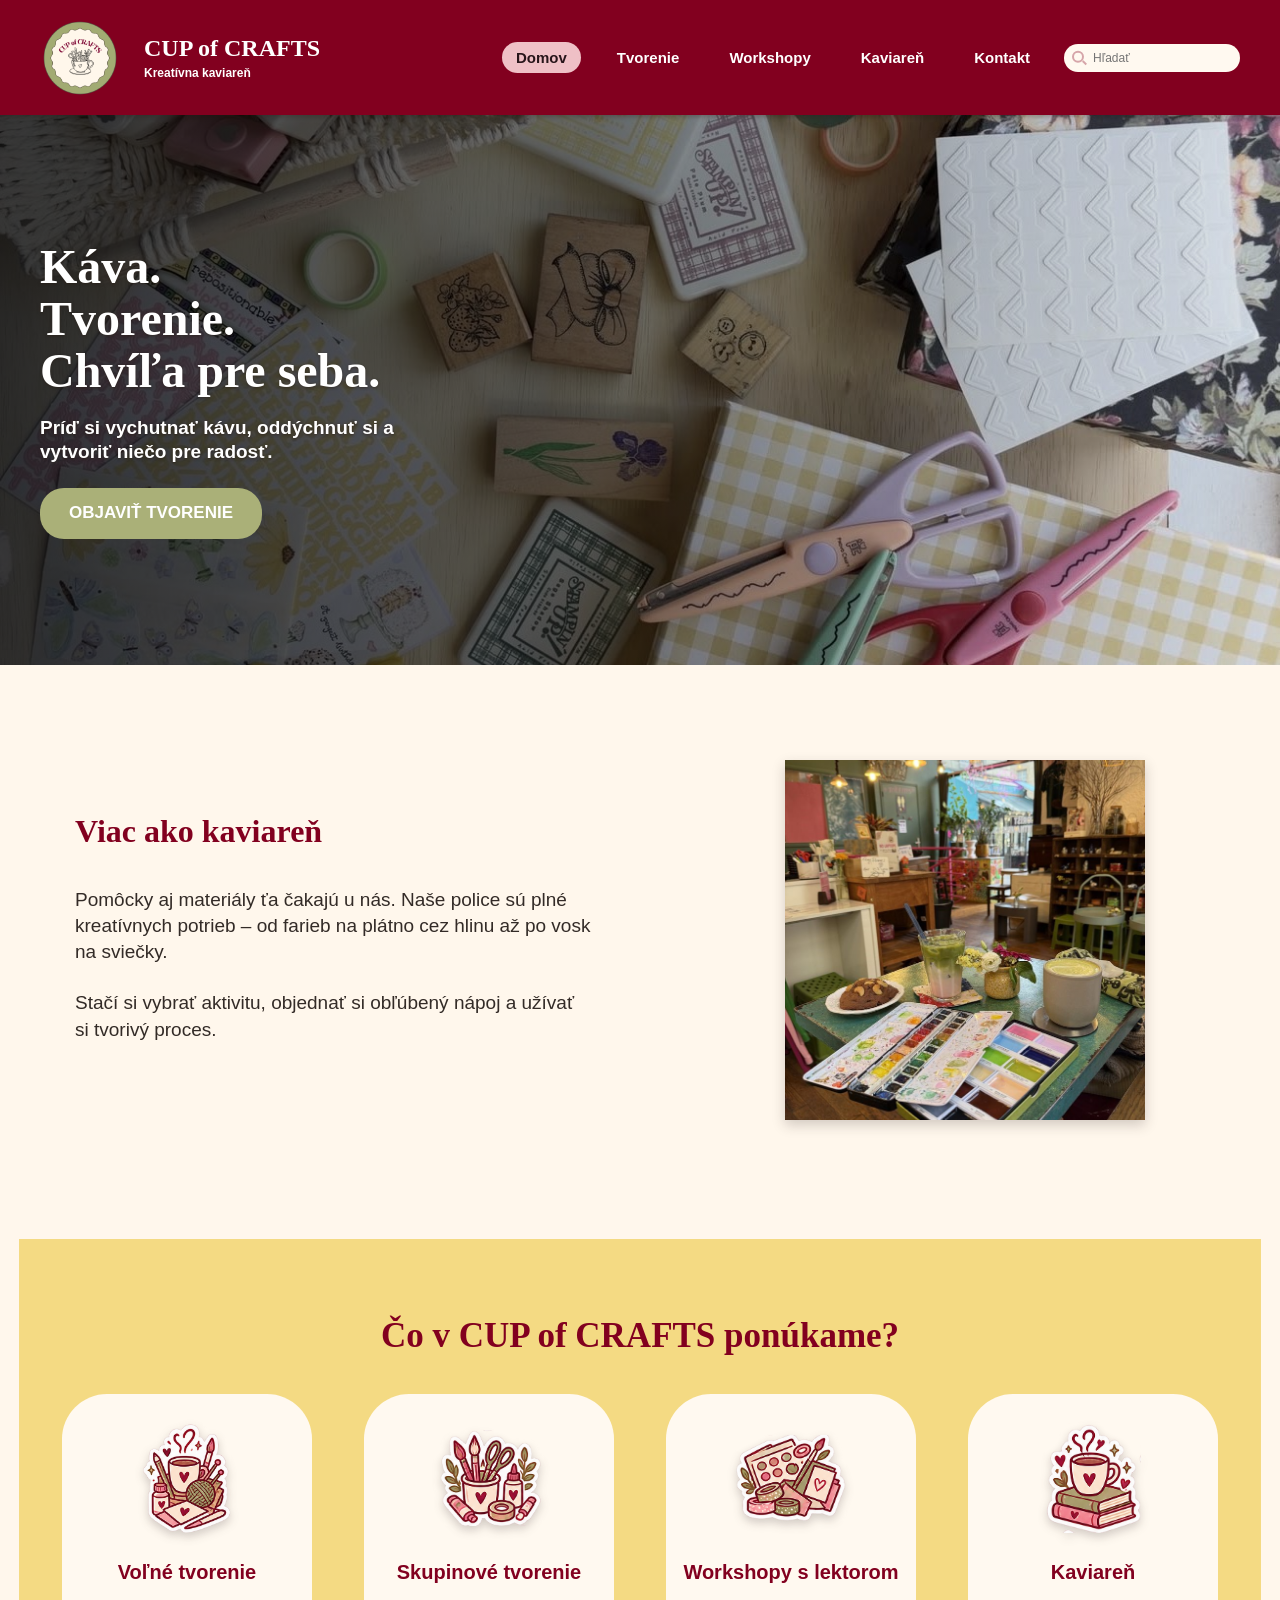
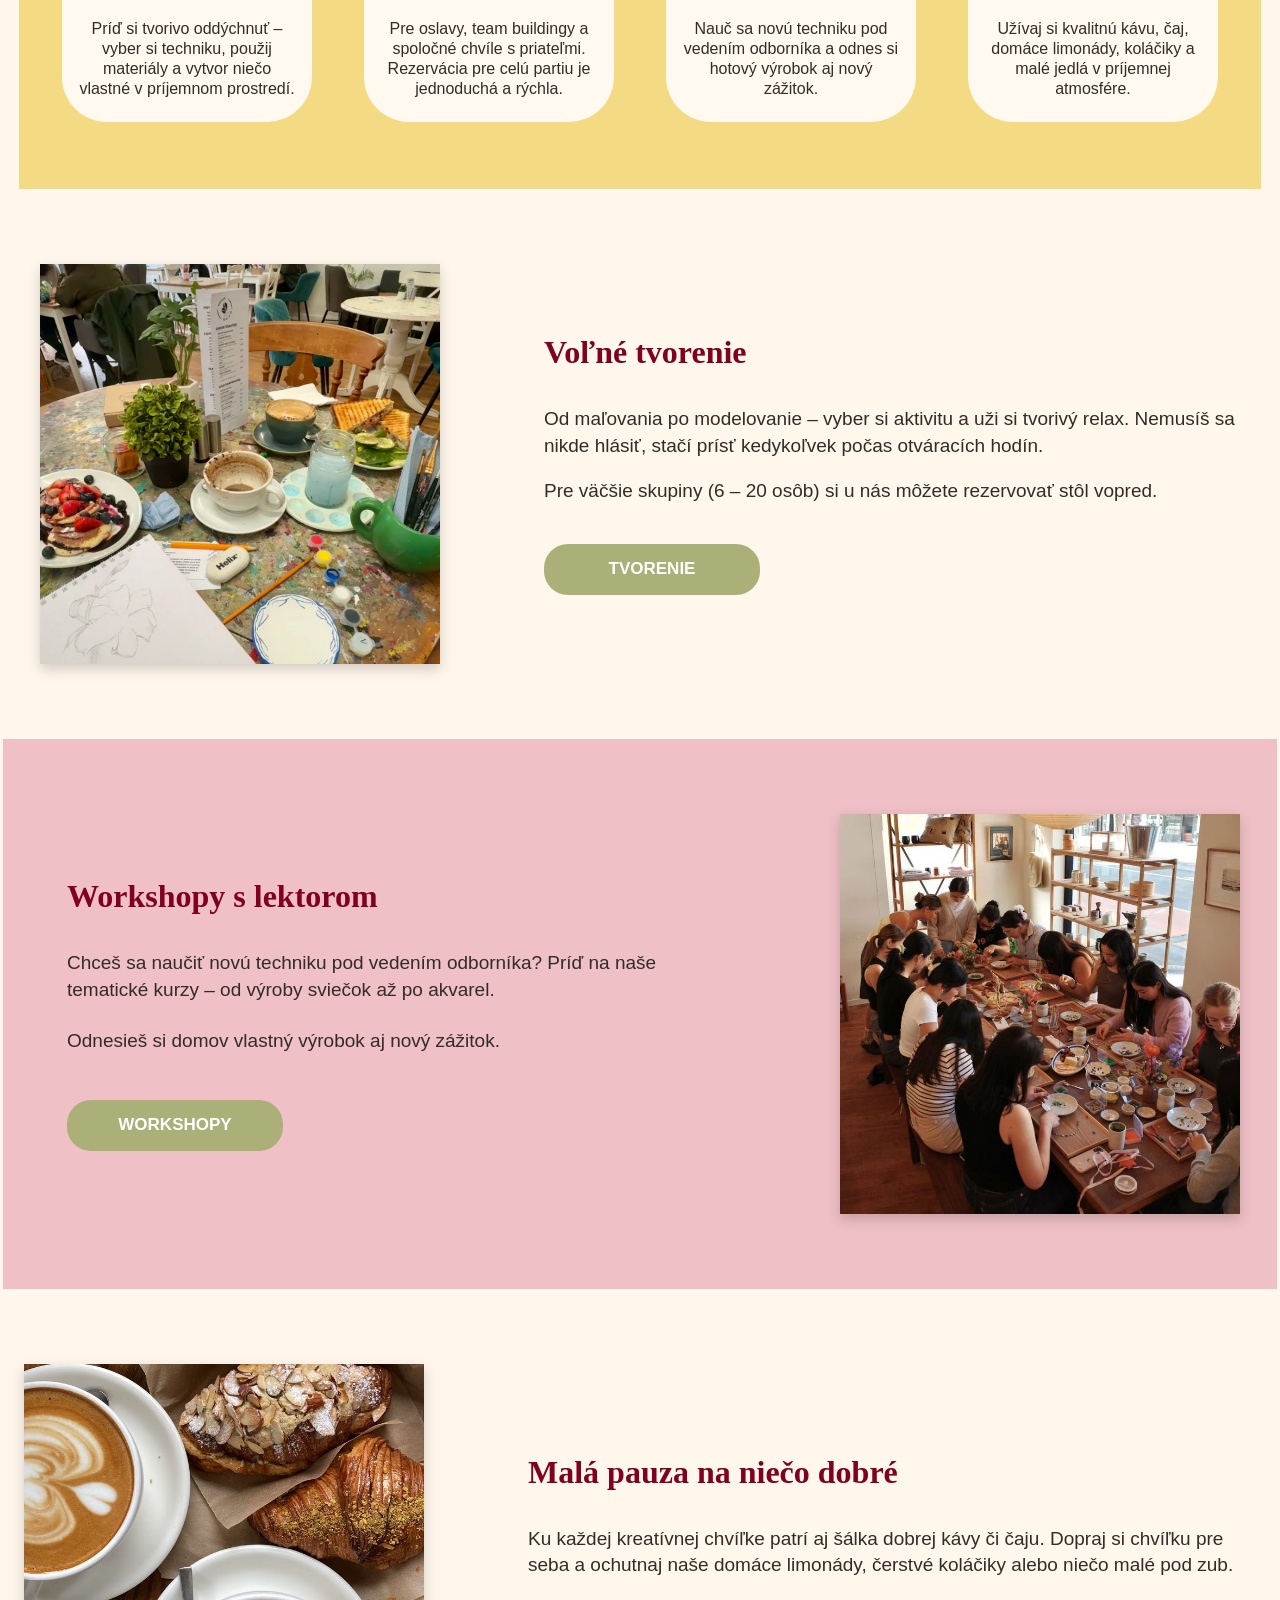
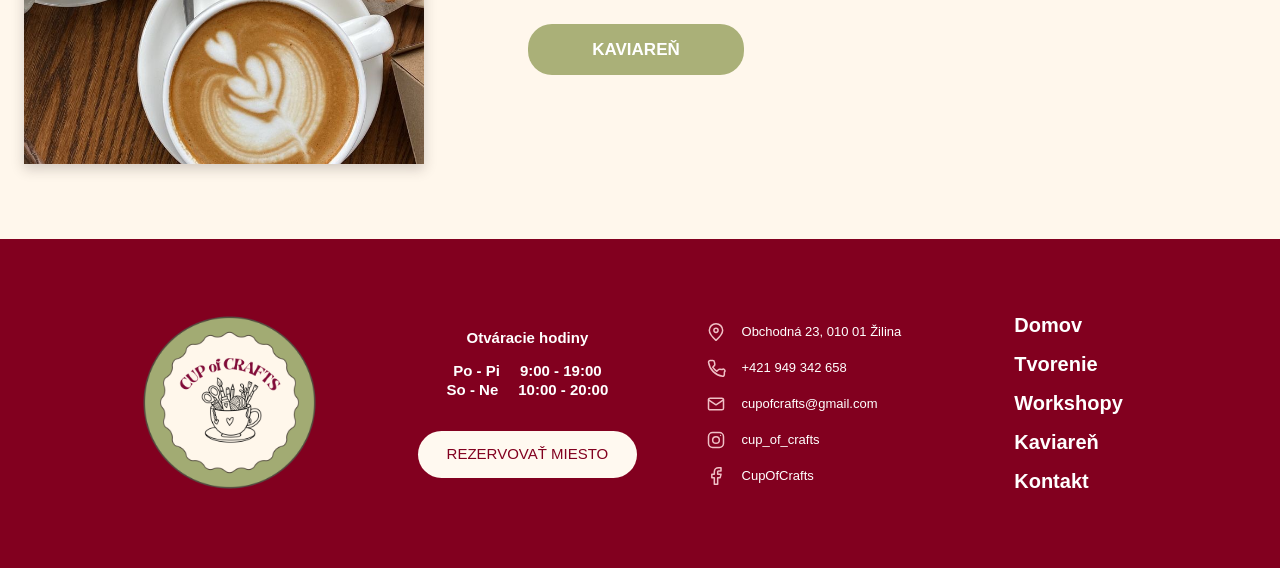
==== index.html @ 866f3224 "vytvorenie podstránky workshopy" ====
<!doctype html>
<html lang="sk">
<head>
  <meta charset="utf-8">
  <meta name="viewport" content="width=device-width, initial-scale=1">
  <meta name="theme-color" content="#82001f">
  <meta name="description" content="CUP of CRAFTS spája kreatívne tvorenie, workshopy a kaviareň na jednom mieste.">
  <title>CUP of CRAFTS | Káva, tvorenie, chvíľa pre seba</title>
  <link rel="stylesheet" href="styles.css">
  <script src="script.js" defer></script>
</head>
<body>
  <header class="site-header">
    <div class="header-inner">
      <a class="brand" href="#domov" aria-label="CUP of CRAFTS, domov">
        <img class="brand-seal" src="img/logo.png" alt="">
        <span class="brand-copy">
          <span class="brand-name">CUP of CRAFTS</span>
          <span class="brand-tagline">Kreatívna kaviareň</span>
        </span>
      </a>

      <button class="menu-toggle" type="button" aria-expanded="false" aria-controls="main-nav" aria-label="Otvoriť navigáciu">
        <span></span><span></span><span></span>
      </button>

      <nav class="main-nav" id="main-nav" aria-label="Hlavná navigácia">
        <a class="nav-link is-active" href="#domov" aria-current="page">Domov</a>
        <a class="nav-link" href="tvorenie.html">Tvorenie</a>
        <a class="nav-link" href="workshopy.html">Workshopy</a>
        <a class="nav-link" href="#kaviaren">Kaviareň</a>
        <a class="nav-link" href="#kontakt">Kontakt</a>
      </nav>

      <form class="site-search" role="search">
        <label class="visually-hidden" for="site-search-input">Hľadať na stránke</label>
        <input id="site-search-input" name="q" type="search" placeholder="Hľadať" autocomplete="off">
        <button class="search-button" type="submit" aria-label="Hľadať"></button>
      </form>
    </div>
  </header>

  <main>
    <section class="hero searchable" id="domov" aria-labelledby="hero-title">
      <div class="hero-inner">
        <h1 id="hero-title">Káva.<br>Tvorenie.<br>Chvíľa pre seba.</h1>
        <p class="hero-copy">Príď si vychutnať kávu, oddýchnuť si a<br class="desktop-break"> vytvoriť niečo pre radosť.</p>
        <a class="button button-primary" href="tvorenie.html">Objaviť tvorenie</a>
      </div>
    </section>

    <section class="intro section-shell searchable" id="tvorenie" aria-labelledby="intro-title">
      <div class="intro-copy">
        <h2 id="intro-title">Viac ako kaviareň</h2>
        <p>Pomôcky aj materiály ťa čakajú u nás. Naše police sú plné kreatívnych potrieb – od farieb na plátno cez hlinu až po vosk na sviečky.</p>
        <p>Stačí si vybrať aktivitu, objednať si obľúbený nápoj a užívať si tvorivý proces.</p>
      </div>
      <img class="intro-image" src="img/foto1.jpg" alt="Interiér kreatívnej kaviarne s kávou a výtvarnými potrebami">
    </section>

    <section class="offer-section searchable" id="ponuka" aria-labelledby="offer-title">
      <div class="section-shell offer-inner">
        <h2 id="offer-title">Čo v CUP of CRAFTS ponúkame?</h2>
        <div class="offer-grid">
          <a class="offer-card" href="tvorenie.html">
            <img class="offer-image" src="img/nalepka_volne_tvorenie.png" alt="">
            <h3>Voľné tvorenie</h3>
            <p>Príď si tvorivo oddýchnuť – vyber si techniku, použij materiály a vytvor niečo vlastné v príjemnom prostredí.</p>
          </a>
          <a class="offer-card" href="#kontakt">
            <img class="offer-image" src="img/nalepka_skupinove_tvorenie.png" alt="">
            <h3>Skupinové tvorenie</h3>
            <p>Pre oslavy, team buildingy a spoločné chvíle s priateľmi. Rezervácia pre celú partiu je jednoduchá a rýchla.</p>
          </a>
          <a class="offer-card" href="workshopy.html">
            <img class="offer-image" src="img/nalepka_workshopy.png" alt="">
            <h3>Workshopy s lektorom</h3>
            <p>Nauč sa novú techniku pod vedením odborníka a odnes si hotový výrobok aj nový zážitok.</p>
          </a>
          <a class="offer-card" href="#kaviaren">
            <img class="offer-image" src="img/nalepka_kaviaren.png" alt="">
            <h3>Kaviareň</h3>
            <p>Užívaj si kvalitnú kávu, čaj, domáce limonády, koláčiky a malé jedlá v príjemnej atmosfére.</p>
          </a>
        </div>
      </div>
    </section>

    <section class="feature-row free-create section-shell searchable" aria-labelledby="free-create-title">
      <img class="feature-image" src="img/volne_tvorenie_foto.jpg" alt="Interiér kreatívnej kaviarne s výtvarnými pomôckami, kávou a občerstvením">
      <div class="feature-copy">
        <h2 id="free-create-title">Voľné tvorenie</h2>
        <p>Od maľovania po modelovanie – vyber si aktivitu a uži si tvorivý relax. Nemusíš sa nikde hlásiť, stačí prísť kedykoľvek počas otváracích hodín.</p>
        <p>Pre väčšie skupiny (6 – 20 osôb) si u nás môžete rezervovať stôl vopred.</p>
        <a class="button button-secondary" href="tvorenie.html">Tvorenie</a>
      </div>
    </section>

    <section class="feature-band searchable" id="workshopy" aria-labelledby="workshop-title">
      <div class="feature-row section-shell feature-row-reverse">
        <img class="feature-image" src="img/workshopy_foto.jpg" alt="Účastníčky workshopu spoločne tvoria pri stole">
        <div class="feature-copy">
          <h2 id="workshop-title">Workshopy s lektorom</h2>
          <p>Chceš sa naučiť novú techniku pod vedením odborníka? Príď na naše tematické kurzy – od výroby sviečok až po akvarel.</p>
          <p>Odnesieš si domov vlastný výrobok aj nový zážitok.</p>
          <a class="button button-secondary" href="workshopy.html">Workshopy</a>
        </div>
      </div>
    </section>

    <section class="feature-row cafe-row section-shell searchable" id="kaviaren" aria-labelledby="cafe-title">
      <img class="feature-image cafe-image" src="img/kaviare_foto.jpg" alt="Šálky kávy a čerstvé croissanty na drevenom stole">
      <div class="feature-copy">
        <h2 id="cafe-title">Malá pauza na niečo dobré</h2>
        <p>Ku každej kreatívnej chvíľke patrí aj šálka dobrej kávy či čaju. Dopraj si chvíľku pre seba a ochutnaj naše domáce limonády, čerstvé koláčiky alebo niečo malé pod zub.</p>
        <a class="button button-secondary" href="#kontakt">Kaviareň</a>
      </div>
    </section>

    <p class="search-status visually-hidden" id="search-status" aria-live="polite"></p>
  </main>

  <footer class="site-footer" id="kontakt">
    <div class="footer-inner">
      <a class="footer-brand" href="#domov" aria-label="CUP of CRAFTS, späť na začiatok">
        <img class="brand-seal brand-seal-footer" src="img/logo.png" alt="">
      </a>

      <div class="footer-hours">
        <h2>Otváracie hodiny</h2>
        <p><span>Po - Pi</span><span>9:00 - 19:00</span></p>
        <p><span>So - Ne</span><span>10:00 - 20:00</span></p>
        <a class="button footer-button" href="#kontakt">Rezervovať miesto</a>
      </div>

      <address class="footer-contact">
        <p><svg class="footer-contact-icon" viewBox="0 0 24 24" fill="none" stroke="currentColor" stroke-width="1.8" stroke-linecap="round" stroke-linejoin="round" aria-hidden="true"><path d="M20 10c0 5-8 12-8 12S4 15 4 10a8 8 0 1 1 16 0Z"/><circle cx="12" cy="10" r="2.5"/></svg><a href="https://maps.google.com/?q=Obchodn%C3%A1+23,+010+01+%C5%BDilina">Obchodná 23, 010 01 Žilina</a></p>
        <p><svg class="footer-contact-icon" viewBox="0 0 24 24" fill="none" stroke="currentColor" stroke-width="1.8" stroke-linecap="round" stroke-linejoin="round" aria-hidden="true"><path d="M22 16.92v3a2 2 0 0 1-2.18 2A19.79 19.79 0 0 1 3.08 5.18 2 2 0 0 1 5.07 3h3a2 2 0 0 1 2 1.72l.45 2.7a2 2 0 0 1-.57 1.73L8.1 11a16 16 0 0 0 4.9 4.9l1.85-1.85a2 2 0 0 1 1.73-.57l2.7.45A2 2 0 0 1 22 16.92Z"/></svg><a href="tel:+421949342658">+421 949 342 658</a></p>
        <p><svg class="footer-contact-icon" viewBox="0 0 24 24" fill="none" stroke="currentColor" stroke-width="1.8" stroke-linecap="round" stroke-linejoin="round" aria-hidden="true"><rect x="3" y="5" width="18" height="14" rx="2"/><path d="m3 7 9 6 9-6"/></svg><a href="mailto:cupofcrafts@gmail.com">cupofcrafts@gmail.com</a></p>
        <p><svg class="footer-contact-icon" viewBox="0 0 24 24" fill="none" stroke="currentColor" stroke-width="1.8" stroke-linecap="round" stroke-linejoin="round" aria-hidden="true"><rect x="3" y="3" width="18" height="18" rx="5"/><circle cx="12" cy="12" r="4"/><circle cx="17.5" cy="6.5" r=".7" fill="currentColor" stroke="none"/></svg><a href="https://instagram.com/cup_of_crafts">cup_of_crafts</a></p>
        <p><svg class="footer-contact-icon" viewBox="0 0 24 24" fill="none" stroke="currentColor" stroke-width="1.8" stroke-linecap="round" stroke-linejoin="round" aria-hidden="true"><path d="M18 2h-3a5 5 0 0 0-5 5v3H7v4h3v8h4v-8h3l1-4h-4V7a1 1 0 0 1 1-1h3z"/></svg><a href="https://facebook.com/CupOfCrafts">CupOfCrafts</a></p>
      </address>

      <nav class="footer-nav" aria-label="Navigácia v pätičke">
        <a href="#domov">Domov</a>
        <a href="tvorenie.html">Tvorenie</a>
        <a href="workshopy.html">Workshopy</a>
        <a href="#kaviaren">Kaviareň</a>
        <a href="#kontakt">Kontakt</a>
      </nav>
    </div>
  </footer>
</body>
</html>
---- styles.css ----
:root {
  color-scheme: light;
  --burgundy: #82001f;
  --cream: #fff7ec;
  --yellow: #f4da83;
  --olive: #aab078;
  --pink: #efc0c6;
  --card: #fff9f0;
  --text: #332b27;
  --placeholder: #e9e1d5;
  --serif: "DM Serif Display", Georgia, serif;
  --sans: Arial, "Helvetica Neue", sans-serif;
}

* {
  box-sizing: border-box;
}

html {
  scroll-behavior: smooth;
}

body {
  margin: 0;
  background: var(--cream);
  color: var(--text);
  font-family: var(--sans);
  font-size: 15px;
}

a {
  color: inherit;
}

h1,
h2,
h3 {
  color: var(--burgundy);
  font-family: var(--serif);
}

.section-shell {
  width: min(100% - 64px, 1200px);
  margin-inline: auto;
}

.visually-hidden {
  position: absolute;
  width: 1px;
  height: 1px;
  padding: 0;
  overflow: hidden;
  clip: rect(0, 0, 0, 0);
  white-space: nowrap;
  clip-path: inset(50%);
  border: 0;
}

.image-placeholder {
  display: block;
  background: var(--placeholder);
}

.site-header {
  position: relative;
  z-index: 2;
  min-height: clamp(86px, 9.55vw, 115px);
  background: var(--burgundy);
  color: white;
  box-shadow: 0 2px 4px rgb(34 17 10 / 25%);
}

.header-inner {
  display: flex;
  align-items: center;
  justify-content: space-between;
  width: min(100% - 64px, 1200px);
  min-height: clamp(86px, 9.55vw, 115px);
  margin-inline: auto;
  gap: 20px;
}

.brand {
  display: inline-flex;
  flex: 0 0 auto;
  align-items: center;
  gap: clamp(18px, 2vw, 24px);
  color: white;
  text-decoration: none;
}

.brand-seal {
  width: clamp(60px, 6.67vw, 80px);
  height: clamp(60px, 6.67vw, 80px);
  flex: 0 0 auto;
  border-radius: 50%;
  object-fit: contain;
}

.brand-copy {
  display: grid;
  gap: 4px;
}

.brand-name {
  font-family: var(--serif);
  font-size: clamp(18px, 2vw, 24px);
  font-weight: 700;
  white-space: nowrap;
}

.brand-tagline {
  font-size: clamp(9px, 1vw, 12px);
  font-weight: 700;
}

.main-nav {
  display: flex;
  align-items: center;
  gap: clamp(8px, 1.8vw, 22px);
  margin-left: auto;
}

.nav-link {
  padding: clamp(5px, 0.56vw, 7px) clamp(10px, 1.2vw, 14px);
  border-radius: 20px;
  color: white;
  font-size: clamp(11px, 1.22vw, 15px);
  font-weight: 700;
  text-decoration: none;
  white-space: nowrap;
}

.nav-link:hover,
.nav-link:focus-visible,
.nav-link.is-active {
  background: var(--pink);
  color: #28151a;
}

.site-search {
  position: relative;
  flex: 0 1 clamp(132px, 14.67vw, 176px);
}

.site-search input {
  width: 100%;
  height: clamp(21px, 2.34vw, 28px);
  padding: 3px 26px 3px 29px;
  border: 0;
  border-radius: 20px;
  background: var(--card);
  color: var(--text);
  font: clamp(9px, 1vw, 12px) var(--sans);
}

.search-button {
  position: absolute;
  top: 50%;
  left: 8px;
  width: 12px;
  height: 12px;
  padding: 0;
  transform: translateY(-60%);
  border: 2px solid #d6a5a9;
  border-radius: 50%;
  background: transparent;
  cursor: pointer;
}

.search-button::after {
  position: absolute;
  right: -5px;
  bottom: -3px;
  width: 5px;
  height: 2px;
  transform: rotate(45deg);
  background: #d6a5a9;
  content: "";
}

.menu-toggle {
  display: none;
}

.hero {
  display: flex;
  min-height: 550px;
  align-items: center;
  background:
    linear-gradient(90deg, rgb(0 0 0 / 78%) 0%, rgb(0 0 0 / 58%) 42%, rgb(0 0 0 / 24%) 76%, rgb(0 0 0 / 8%) 100%),
    url("img/hero1.jpg") center / cover no-repeat;
}

.hero-inner {
  width: min(100% - 64px, 1200px);
  margin: 0 auto;
  padding-block: 35px;
}

.hero h1 {
  margin: 0 0 clamp(14px, 1.56vw, 19px);
  color: white;
  font-family: var(--serif);
  font-size: clamp(36px, 4vw, 48px);
  font-weight: 700;
  line-height: 1.08;
  text-shadow: 0 1px 3px rgb(40 27 19 / 55%);
}

.hero-copy {
  max-width: clamp(360px, 40vw, 480px);
  margin: 0 0 clamp(17px, 1.89vw, 23px);
  color: white;
  font-size: clamp(14px, 1.56vw, 19px);
  font-weight: 700;
  line-height: 1.3;
  text-shadow: 0 1px 3px rgb(40 27 19 / 70%);
}

.button {
  display: inline-flex;
  min-width: clamp(162px, 18vw, 216px);
  min-height: clamp(38px, 4.23vw, 51px);
  align-items: center;
  justify-content: center;
  padding: clamp(9px, 1vw, 12px) clamp(22px, 2.45vw, 29px);
  border: 0;
  border-radius: 24px;
  font-family: var(--sans);
  font-size: clamp(13px, 1.45vw, 17px);
  font-weight: 700;
  line-height: 1.2;
  text-align: center;
  text-decoration: none;
  text-transform: uppercase;
  transition: filter 160ms ease, transform 160ms ease;
}

.button:hover {
  filter: brightness(0.96);
  transform: translateY(-1px);
}

.button:focus-visible,
a:focus-visible,
button:focus-visible,
input:focus-visible {
  outline: 3px solid #e6a8b4;
  outline-offset: 3px;
}

.button-primary,
.button-secondary {
  background: var(--olive);
  color: white;
}

.intro {
  display: grid;
  min-height: 550px;
  grid-template-columns: 1fr 1fr;
  align-items: center;
  gap: clamp(74px, 8.22vw, 99px);
  padding-block: clamp(46px, 5.12vw, 61px);
}

.intro-copy {
  padding-left: clamp(26px, 2.89vw, 35px);
}

.intro h2,
.feature-copy h2 {
  margin: 0 0 clamp(27px, 3vw, 36px);
  font-size: clamp(24px, 2.67vw, 32px);
  line-height: 1.2;
}

.intro p,
.feature-copy p {
  margin: 0 0 clamp(19px, 2.11vw, 25px);
  font-size: clamp(14px, 1.56vw, 19px);
  line-height: 1.38;
}

.intro-image {
  display: block;
  width: clamp(250px, 30vw, 360px);
  aspect-ratio: 1;
  justify-self: center;
  box-shadow: 0 5px 12px rgb(51 43 39 / 22%);
  object-fit: cover;
}

.offer-section {
  margin: clamp(18px, 2vw, 24px) clamp(14px, 1.56vw, 19px) 0;
  min-height: 550px;
  padding: clamp(56px, 6.2vw, 76px) 0 clamp(50px, 5.56vw, 67px);
  background: var(--yellow);
}

.offer-inner {
  width: min(100% - 64px, 1200px);
}

.offer-section h2 {
  margin: 0 0 clamp(28px, 3.11vw, 37px);
  font-size: clamp(26px, 2.89vw, 35px);
  line-height: 1.2;
  text-align: center;
}

.offer-grid {
  display: grid;
  grid-template-columns: repeat(4, minmax(0, 1fr));
  justify-content: center;
  gap: clamp(20px, 2.5vw, 30px);
}

.offer-card {
  display: flex;
  width: 100%;
  max-width: 250px;
  min-height: clamp(244px, 27.2vw, 326px);
  flex-direction: column;
  align-items: center;
  justify-self: center;
  padding: clamp(22px, 2.45vw, 29px) clamp(12px, 1.34vw, 16px) clamp(17px, 1.89vw, 23px);
  border-radius: clamp(34px, 3.78vw, 45px);
  background: var(--card);
  color: var(--text);
  text-align: center;
  text-decoration: none;
  transition: transform 160ms ease;
}

.offer-card:hover {
  transform: translateY(-3px);
}

.offer-image {
  width: clamp(82px, 9.12vw, 110px);
  height: clamp(82px, 9.12vw, 110px);
  margin-bottom: clamp(12px, 1.34vw, 16px);
  filter: drop-shadow(0 4px 5px rgb(51 43 39 / 22%));
  object-fit: contain;
}

.offer-card h3 {
  display: grid;
  min-height: 2.3em;
  place-items: center;
  margin: 0 0 clamp(18px, 2vw, 24px);
  font-family: var(--sans);
  font-size: clamp(15px, 1.67vw, 20px);
  line-height: 1.15;
}

.offer-card p {
  margin: 0;
  font-size: clamp(12px, 1.34vw, 16px);
  line-height: 1.25;
}

@media (max-width: 1100px) {
  .offer-grid {
    grid-template-columns: repeat(2, minmax(0, 250px));
    justify-content: center;
  }
}

.feature-row {
  display: flex;
  min-height: 550px;
  align-items: center;
  justify-content: space-between;
  gap: clamp(78px, 8.67vw, 104px);
  padding-block: clamp(36px, 4vw, 48px);
}

.feature-image {
  width: clamp(300px, 33.33vw, 400px);
  height: clamp(300px, 33.33vw, 400px);
  flex: 0 0 clamp(300px, 33.33vw, 400px);
  box-shadow: 0 5px 12px rgb(51 43 39 / 22%);
  object-fit: cover;
}

.feature-copy {
  flex: 1 1 0;
}

.feature-copy h2 {
  margin-bottom: clamp(26px, 2.89vw, 35px);
}

.feature-copy .button {
  margin-top: clamp(16px, 1.78vw, 21px);
}

.free-create {
  padding-top: clamp(36px, 4vw, 48px);
  padding-bottom: clamp(36px, 4vw, 48px);
}

.free-create .feature-copy p {
  margin-bottom: 19px;
}

.feature-band {
  margin: 0 clamp(2px, 0.22vw, 3px);
  min-height: 550px;
  background: var(--pink);
}

.feature-row-reverse {
  flex-direction: row-reverse;
}

.feature-row-reverse .feature-copy {
  padding-left: clamp(20px, 2.23vw, 27px);
}

.cafe-row {
  min-height: 550px;
}

.cafe-image {
  margin-left: clamp(-16px, -1.33vw, -12px);
  object-position: center 70%;
}

.site-footer {
  width: 100%;
  min-height: clamp(247px, 27.45vw, 329px);
  background: var(--burgundy);
  color: white;
}

.footer-inner {
  display: grid;
  width: min(100% - 64px, 1200px);
  min-height: clamp(247px, 27.45vw, 329px);
  grid-template-columns: 1.15fr 1.35fr 1.3fr 0.75fr;
  align-items: center;
  gap: clamp(28px, 3.11vw, 37px);
  margin-inline: auto;
  padding: clamp(32px, 3.56vw, 43px) clamp(52px, 5.78vw, 69px);
}

.footer-brand {
  justify-self: center;
}

.brand-seal-footer {
  width: clamp(142px, 15.78vw, 189px);
  height: clamp(142px, 15.78vw, 189px);
}

.footer-hours h2 {
  margin: 0 0 clamp(12px, 1.34vw, 16px);
  color: white;
  font-family: var(--sans);
  font-size: clamp(11px, 1.23vw, 15px);
  text-align: center;
}

.footer-hours p {
  display: flex;
  justify-content: center;
  gap: clamp(15px, 1.67vw, 20px);
  margin: 0;
  font-size: clamp(11px, 1.23vw, 15px);
  font-weight: 700;
  line-height: 1.25;
}

.footer-button {
  display: flex;
  width: fit-content;
  min-width: clamp(156px, 17.34vw, 208px);
  min-height: clamp(35px, 3.9vw, 47px);
  margin: clamp(23px, 2.56vw, 31px) auto 0;
  background: var(--card);
  color: var(--burgundy);
  font-size: clamp(11px, 1.23vw, 15px);
  font-weight: 400;
}

.footer-contact {
  display: grid;
  gap: clamp(12px, 1.34vw, 16px);
  font-size: clamp(10px, 1.12vw, 13px);
  font-style: normal;
}

.footer-contact p {
  display: flex;
  align-items: center;
  gap: clamp(12px, 1.34vw, 16px);
  margin: 0;
}

.footer-contact-icon {
  width: 20px;
  height: 20px;
  flex: 0 0 20px;
  color: var(--pink);
}

.footer-contact a {
  text-decoration: none;
}

.footer-contact a:hover,
.footer-nav a:hover {
  text-decoration: underline;
}

.footer-nav {
  display: grid;
  gap: clamp(12px, 1.34vw, 16px);
}

.footer-nav a {
  color: white;
  font-size: clamp(15px, 1.67vw, 20px);
  font-weight: 700;
  text-decoration: none;
}

.page-tvorenie .header-inner {
  width: min(100% - 64px, 1200px);
}

.page-workshopy .workshop-hero {
  display: flex;
  min-height: clamp(320px, 37.5vw, 450px);
  align-items: center;
  background:
    linear-gradient(90deg, rgb(0 0 0 / 70%) 0%, rgb(0 0 0 / 38%) 48%, rgb(0 0 0 / 8%) 100%),
    url("img/workshopy_hero.jpg") center 52% / cover no-repeat;
}

.workshop-hero-inner {
  width: min(100% - 64px, 1200px);
  margin-inline: auto;
  padding-block: 36px;
}

.workshop-hero h1 {
  margin: 0 0 20px;
  color: white;
  font-family: var(--sans);
  font-size: clamp(34px, 4vw, 48px);
  font-weight: 700;
  line-height: 1.1;
  text-shadow: 0 1px 3px rgb(40 27 19 / 60%);
}

.workshop-hero p {
  margin: 0;
  color: white;
  font-size: clamp(15px, 1.56vw, 19px);
  font-weight: 700;
  text-transform: uppercase;
  text-shadow: 0 1px 3px rgb(40 27 19 / 70%);
}

.workshop-intro {
  display: flex;
  min-height: 325px;
  flex-direction: column;
  align-items: center;
  justify-content: center;
  padding: 38px 24px 44px;
  text-align: center;
}

.workshop-intro h2,
.workshop-gallery h2 {
  margin: 0 0 18px;
  font-family: var(--sans);
  font-size: clamp(25px, 2.67vw, 32px);
  line-height: 1.2;
}

.workshop-intro p {
  margin: 0 0 14px;
  font-size: clamp(14px, 1.56vw, 18px);
  font-weight: 700;
  line-height: 1.3;
}

.workshop-intro .workshop-intro-prompt {
  margin-bottom: 24px;
}

.workshop-included {
  display: flex;
  min-height: 86px;
  align-items: center;
  gap: 14px;
  padding: 14px 22px;
  border: 2px solid var(--burgundy);
  border-radius: 20px;
  color: var(--burgundy);
  text-align: left;
}

.workshop-included svg {
  width: 40px;
  height: 40px;
  flex: 0 0 40px;
}

.workshop-included span {
  font-size: clamp(14px, 1.45vw, 17px);
  line-height: 1.2;
}

.workshop-schedule {
  margin: 0 clamp(3px, 0.35vw, 8px);
  padding: 26px clamp(32px, 4.8vw, 58px) 50px;
  background: var(--yellow);
}

.workshop-schedule-inner {
  width: min(100%, 1120px);
  margin-inline: auto;
}

.workshop-schedule h2 {
  margin: 0 0 27px;
  font-family: var(--sans);
  font-size: clamp(23px, 2.45vw, 29px);
  line-height: 1.2;
}

.workshop-list {
  display: grid;
  gap: 20px;
}

.workshop-card {
  display: grid;
  min-height: 163px;
  grid-template-columns: minmax(150px, 0.82fr) minmax(0, 2fr) minmax(130px, 0.78fr);
  align-items: center;
  gap: clamp(20px, 3.3vw, 40px);
  padding: 18px clamp(22px, 3.8vw, 46px);
  border-radius: 38px;
  background: var(--card);
}

.workshop-date {
  display: grid;
  justify-items: center;
  gap: 7px;
  color: var(--burgundy);
  text-align: center;
}

.workshop-date svg {
  width: 36px;
  height: 36px;
}

.workshop-date strong {
  font-size: clamp(20px, 2.34vw, 28px);
  line-height: 1.1;
}

.workshop-date span {
  color: var(--text);
  font-size: clamp(12px, 1.34vw, 16px);
  font-weight: 700;
  white-space: nowrap;
}

.workshop-details h3 {
  margin: 0 0 5px;
  font-family: var(--sans);
  font-size: clamp(17px, 1.9vw, 23px);
  line-height: 1.15;
}

.workshop-details p {
  margin: 0 0 7px;
  font-size: clamp(12px, 1.34vw, 15px);
  line-height: 1.2;
}

.workshop-details .workshop-price {
  margin-bottom: 12px;
}

.workshop-button {
  min-width: 150px;
  min-height: 30px;
  padding: 6px 20px;
  font-size: 12px;
}

.workshop-card-image {
  display: block;
  width: 100%;
  max-width: 156px;
  aspect-ratio: 1.25;
  justify-self: end;
  border-radius: 24px;
  object-fit: cover;
}

.workshop-gallery {
  padding: 60px clamp(24px, 3.2vw, 38px) 94px;
  text-align: center;
}

.workshop-gallery h2 {
  margin-bottom: 38px;
}

.workshop-gallery-grid {
  display: grid;
  width: min(100%, 1200px);
  grid-template-columns: repeat(4, minmax(0, 1fr));
  gap: clamp(18px, 3vw, 36px);
  margin-inline: auto;
}

.workshop-gallery-grid img {
  display: block;
  width: 100%;
  aspect-ratio: 1;
  object-fit: cover;
}

.creation-intro {
  width: 100%;
  min-height: 500px;
  padding-block: 70px;
}

.creation-intro-inner {
  display: grid;
  min-height: 360px;
  grid-template-columns: 1fr 0.9fr;
  align-items: center;
  gap: clamp(60px, 8vw, 120px);
}

.creation-intro-copy {
  padding-left: 32px;
}

.creation-intro h1 {
  margin: 0 0 32px;
  font-size: clamp(36px, 4vw, 48px);
  line-height: 1.2;
}

.creation-intro p {
  max-width: 520px;
  margin: 0 0 56px;
  font-size: clamp(15px, 1.56vw, 19px);
  line-height: 1.3;
}

.creation-intro-image {
  display: block;
  width: min(100%, 400px);
  aspect-ratio: 1;
  justify-self: center;
  transform: rotate(7deg);
  border-radius: 58px;
}

.creation-steps {
  width: 100%;
  min-height: 500px;
  padding-block: 50px;
  background: var(--pink);
}

.creation-steps-inner {
  padding-inline: clamp(24px, 4vw, 48px);
}

.creation-steps h2,
.craft-options h2,
.pricing-card h2,
.creation-groups h2 {
  font-size: clamp(26px, 2.67vw, 32px);
}

.creation-steps h2 {
  margin: 0 0 40px;
  text-align: center;
}

.steps-grid {
  display: grid;
  grid-template-columns: repeat(4, 230px);
  justify-content: center;
  gap: clamp(20px, 3.4vw, 36px);
  margin: 0;
  padding: 0;
  list-style: none;
}

.step-card {
  display: flex;
  width: 230px;
  height: 265px;
  flex-direction: column;
  align-items: center;
  justify-content: center;
  padding: 28px 18px;
  border-radius: 38px;
  background: var(--card);
  text-align: center;
}

.step-number {
  display: grid;
  width: 46px;
  aspect-ratio: 1;
  place-items: center;
  margin-bottom: 26px;
  border-radius: 50%;
  background: var(--pink);
  color: var(--text);
  font-size: 18px;
  font-weight: 700;
}

.step-card h3 {
  display: grid;
  width: 100%;
  min-height: 3.75em;
  place-items: center;
  margin: 0;
  font-size: clamp(15px, 1.3vw, 17px);
  line-height: 1.25;
}

@media (max-width: 1190px) {
  .steps-grid {
    grid-template-columns: repeat(2, 230px);
  }
}

.craft-options {
  width: 100%;
  min-height: 500px;
  padding-block: 72px 76px;
}

.craft-options-inner {
  margin-inline: auto;
}

.craft-options h2 {
  margin: 0 0 46px;
}

.craft-grid {
  display: grid;
  grid-template-columns: repeat(3, minmax(0, 1fr));
  gap: 36px 16px;
}

.craft-card {
  position: relative;
  height: 300px;
  border-radius: 42px;
  box-shadow: 0 8px 10px rgb(51 43 39 / 32%);
}

.craft-card-space {
  display: block;
  width: 100%;
  height: 300px;
  border-radius: inherit;
  object-fit: cover;
}

.craft-card::after {
  position: absolute;
  inset: 0;
  border-radius: inherit;
  background: linear-gradient(180deg, transparent 40%, rgb(0 0 0 / 68%) 100%);
  content: "";
  pointer-events: none;
}

.craft-card h3 {
  position: absolute;
  z-index: 1;
  right: 24px;
  bottom: 20px;
  left: 30px;
  margin: 0;
  color: white;
  font-size: clamp(18px, 1.67vw, 21px);
  line-height: 1.2;
}

.creation-pricing {
  display: grid;
  width: 100%;
  min-height: 500px;
  place-items: center;
  margin-bottom: 44px;
}

.pricing-frame {
  position: relative;
  display: grid;
  width: min(100% - 96px, 1100px);
  aspect-ratio: 2.25;
  place-items: center;
  padding: 28px 0;
}

.pricing-frame-image {
  position: absolute;
  inset: 0;
  width: 100%;
  height: 100%;
  object-fit: fill;
}

.pricing-card {
  position: relative;
  z-index: 1;
  display: grid;
  width: 74%;
  place-content: center;
  padding: 20px 28px;
  border-radius: 6px;
  background: var(--cream);
  text-align: center;
}

.pricing-card h2 {
  margin: 0 0 14px;
}

.pricing-card p {
  margin: 0 0 16px;
  font-size: 18px;
  line-height: 1.55;
}

.pricing-card .pricing-note {
  margin: 2px 0 0;
  font-size: 18px;
}

.creation-groups {
  width: 100%;
  min-height: 500px;
  padding-block: 0;
  background: var(--yellow);
}

.creation-groups-inner {
  position: relative;
  display: flex;
  min-height: 500px;
  flex-direction: column;
  align-items: center;
  justify-content: center;
  padding: 34px 150px 36px;
  text-align: center;
}

.creation-groups h2 {
  margin: 0 0 8px;
  transform: translateY(-8px);
}

.creation-groups .group-capacity {
  margin: 0 0 20px;
  font-size: 18px;
  color: var(--text);
  font-weight: 700;
}

.creation-groups p:not(.group-capacity) {
  margin: 0 0 36px;
  font-size: 18px;
  line-height: 1.4;
}

[data-search-match="true"] {
  outline: 3px solid var(--olive);
  outline-offset: -3px;
}

@media (max-width: 760px) {
  .page-tvorenie .header-inner {
    width: min(100% - 32px, 728px);
  }

  .workshop-card {
    grid-template-columns: minmax(130px, 0.8fr) minmax(0, 2fr) minmax(110px, 0.75fr);
    gap: 18px;
    padding-inline: 24px;
  }

  .workshop-date span {
    white-space: normal;
  }

  .workshop-card-image {
    max-width: 132px;
  }

  .workshop-gallery-grid {
    grid-template-columns: repeat(2, minmax(0, 1fr));
    gap: 18px;
  }

  .creation-intro {
    min-height: 500px;
    padding-block: 54px;
  }

  .creation-intro-inner {
    min-height: 392px;
    grid-template-columns: 1fr 0.8fr;
    gap: 28px;
  }

  .creation-intro-copy {
    padding-left: 0;
  }

  .creation-intro p {
    margin-bottom: 30px;
  }

  .creation-steps {
    padding-block: 48px;
  }

  .creation-steps-inner {
    padding-inline: 28px;
  }

  .creation-steps h2 {
    margin-bottom: 36px;
  }

  .steps-grid {
    grid-template-columns: repeat(2, 230px);
    gap: 20px;
  }

  .step-card {
    min-height: 240px;
    border-radius: 42px;
  }

  .step-number {
    width: 44px;
    margin-bottom: 24px;
    font-size: 18px;
  }

  .craft-options {
    padding-block: 52px;
  }

  .craft-grid {
    gap: 20px 14px;
  }

  .craft-card {
    height: 240px;
  }

  .craft-card-space {
    height: 240px;
  }

  .creation-pricing {
    min-height: 500px;
  }

  .pricing-frame {
    width: min(100% - 40px, 900px);
    aspect-ratio: 2.2;
  }

  .creation-groups-inner {
    padding-inline: 90px;
  }

  .header-inner {
    width: min(100% - 32px, 728px);
    gap: 12px;
  }

  .brand-seal {
    width: 48px;
    height: 48px;
  }

  .brand-name {
    font-size: 16px;
  }

  .main-nav {
    gap: 4px;
  }

  .nav-link {
    padding-inline: 8px;
    font-size: 10px;
  }

  .site-search {
    flex-basis: 110px;
  }

  .offer-grid {
    gap: 18px;
  }

  .offer-card {
    min-height: 226px;
  }

  .feature-row {
    gap: 34px;
  }

  .feature-image {
    width: min(42vw, 260px);
    height: min(42vw, 260px);
    flex-basis: min(42vw, 260px);
  }

  .footer-inner {
    width: min(100% - 48px, 728px);
    grid-template-columns: 0.8fr 1.2fr 1.2fr;
    padding-inline: 28px;
  }

  .footer-brand {
    grid-row: span 2;
  }

  .brand-seal-footer {
    width: 110px;
    height: 110px;
  }
}

@media (max-width: 560px) {
  .page-workshopy .workshop-hero {
    min-height: 350px;
    background-position: 55% center;
  }

  .workshop-hero-inner {
    width: min(100% - 40px, 440px);
  }

  .workshop-hero h1 {
    font-size: 34px;
  }

  .workshop-intro {
    min-height: 0;
    padding: 38px 20px 42px;
  }

  .workshop-intro h2 {
    margin-bottom: 16px;
  }

  .workshop-intro p {
    font-size: 15px;
  }

  .workshop-intro .workshop-intro-prompt {
    margin-bottom: 20px;
  }

  .workshop-included {
    min-height: 76px;
    gap: 10px;
    padding: 12px 14px;
    border-radius: 18px;
  }

  .workshop-included svg {
    width: 34px;
    height: 34px;
    flex-basis: 34px;
  }

  .workshop-included span {
    font-size: 13px;
  }

  .workshop-schedule {
    padding: 28px 14px 38px;
  }

  .workshop-schedule h2 {
    margin-bottom: 20px;
    font-size: 23px;
  }

  .workshop-list {
    gap: 14px;
  }

  .workshop-card {
    grid-template-columns: 90px minmax(0, 1fr);
    gap: 12px;
    min-height: 0;
    padding: 18px 14px;
    border-radius: 26px;
  }

  .workshop-date {
    gap: 6px;
  }

  .workshop-date svg {
    width: 30px;
    height: 30px;
  }

  .workshop-date strong {
    font-size: 18px;
  }

  .workshop-date span {
    font-size: 11px;
  }

  .workshop-details h3 {
    font-size: 17px;
  }

  .workshop-details p {
    font-size: 12px;
  }

  .workshop-button {
    min-width: 132px;
  }

  .workshop-card-image {
    display: none;
  }

  .workshop-gallery {
    padding: 42px 18px 58px;
  }

  .workshop-gallery h2 {
    margin-bottom: 24px;
    font-size: 22px;
  }

  .workshop-gallery-grid {
    gap: 12px;
  }

  .creation-intro {
    padding-block: 42px 54px;
  }

  .creation-intro-inner {
    grid-template-columns: 1fr;
    gap: 36px;
  }

  .creation-intro h1 {
    margin-bottom: 18px;
    font-size: 32px;
  }

  .creation-intro p {
    margin-bottom: 24px;
    font-size: 16px;
  }

  .creation-intro-image {
    width: min(78vw, 330px);
  }

  .creation-steps {
    padding-block: 34px;
  }

  .creation-steps-inner {
    padding-inline: 14px;
  }

  .creation-steps h2 {
    margin-bottom: 26px;
  }

  .steps-grid {
    grid-template-columns: 230px;
    gap: 12px;
  }

  .step-card {
    min-height: 190px;
    padding: 20px 10px;
    border-radius: 30px;
  }

  .step-number {
    width: 40px;
    margin-bottom: 18px;
    font-size: 17px;
  }

  .step-card h3 {
    font-size: 16px;
  }

  .craft-options {
    padding-block: 42px;
  }

  .craft-options h2 {
    margin-bottom: 24px;
  }

  .craft-grid {
    grid-template-columns: repeat(2, minmax(0, 1fr));
    gap: 12px;
  }

  .craft-card {
    height: 205px;
    border-radius: 26px;
  }

  .craft-card-space {
    height: 205px;
  }

  .craft-card h3 {
    right: 10px;
    bottom: 12px;
    left: 14px;
    font-size: 16px;
  }

  .creation-pricing {
    min-height: 500px;
    margin-bottom: 20px;
  }

  .pricing-frame {
    width: calc(100% - 20px);
    aspect-ratio: auto;
    min-height: 350px;
    padding: 34px 0;
  }

  .pricing-card {
    width: 78%;
    padding: 18px 12px;
  }

  .pricing-card p {
    font-size: 18px;
  }

  .creation-groups-inner {
    min-height: 500px;
    padding: 30px 24px 105px;
  }

  .creation-groups p:not(.group-capacity) {
    font-size: 18px;
  }

  .site-header,
  .header-inner {
    min-height: 74px;
  }

  .header-inner {
    justify-content: flex-start;
  }

  .brand {
    gap: 10px;
  }

  .brand-seal {
    width: 44px;
    height: 44px;
  }

  .brand-name {
    font-size: 15px;
  }

  .brand-tagline {
    font-size: 8px;
  }

  .menu-toggle {
    display: grid;
    width: 38px;
    height: 38px;
    flex: 0 0 auto;
    align-content: center;
    justify-items: center;
    gap: 5px;
    margin-left: auto;
    border: 0;
    border-radius: 50%;
    background: transparent;
    cursor: pointer;
  }

  .menu-toggle span {
    width: 20px;
    height: 2px;
    background: white;
  }

  .main-nav {
    position: absolute;
    top: 100%;
    right: 0;
    left: 0;
    display: none;
    align-items: stretch;
    padding: 12px 20px 18px;
    background: var(--burgundy);
  }

  .main-nav.is-open {
    display: grid;
  }

  .nav-link {
    padding: 11px 14px;
    font-size: 13px;
  }

  .site-search {
    position: absolute;
    right: 56px;
    width: clamp(88px, 22vw, 112px);
  }

  .hero {
    min-height: 550px;
  }

  .hero-inner,
  .section-shell {
    width: min(100% - 40px, 440px);
  }

  .hero h1 {
    font-size: 34px;
  }

  .desktop-break {
    display: none;
  }

  .intro {
    min-height: 550px;
    grid-template-columns: 1fr;
    gap: 30px;
    padding-block: 54px;
  }

  .intro-copy {
    padding-left: 0;
  }

  .intro h2,
  .feature-copy h2 {
    margin-bottom: 20px;
    font-size: 23px;
  }

  .intro-image {
    width: min(76vw, 300px);
  }

  .offer-section {
    margin-inline: 8px;
    padding-block: 28px 32px;
  }

  .offer-inner {
    width: min(100% - 28px, 440px);
  }

  .offer-section h2 {
    margin-bottom: 22px;
    font-size: 23px;
  }

  .offer-grid {
    gap: 12px;
  }

  .offer-card {
    min-height: 218px;
    padding-inline: 10px;
    border-radius: 28px;
  }

  .offer-card h3 {
    margin-bottom: 12px;
    font-size: 14px;
  }

  .offer-card p {
    font-size: 11px;
  }

  .feature-row,
  .feature-row-reverse {
    min-height: 550px;
    flex-direction: column;
    align-items: stretch;
    gap: 26px;
    padding-block: 38px;
  }

  .feature-image {
    width: min(78vw, 320px);
    height: min(78vw, 320px);
    flex: 0 0 auto;
    align-self: center;
  }

  .feature-row-reverse .feature-copy {
    padding-left: 0;
  }

  .feature-copy .button {
    margin-top: 4px;
  }

  .cafe-row {
    min-height: 550px;
  }

  .cafe-image {
    margin-left: 0;
  }

  .footer-inner {
    width: min(100% - 40px, 440px);
    min-height: 0;
    grid-template-columns: 1fr 1fr;
    gap: 30px 20px;
    padding: 34px 22px;
  }

  .footer-brand {
    grid-row: auto;
    justify-self: start;
  }

  .brand-seal-footer {
    width: 100px;
    height: 100px;
  }

  .footer-hours {
    align-self: center;
  }

  .footer-contact {
    gap: 14px;
    font-size: 10px;
  }

  .footer-nav {
    justify-self: end;
    gap: 14px;
  }

  .footer-nav a {
    font-size: 14px;
  }
}

@media (prefers-reduced-motion: reduce) {
  html {
    scroll-behavior: auto;
  }

  *,
  *::before,
  *::after {
    transition-duration: 0.01ms !important;
  }
}
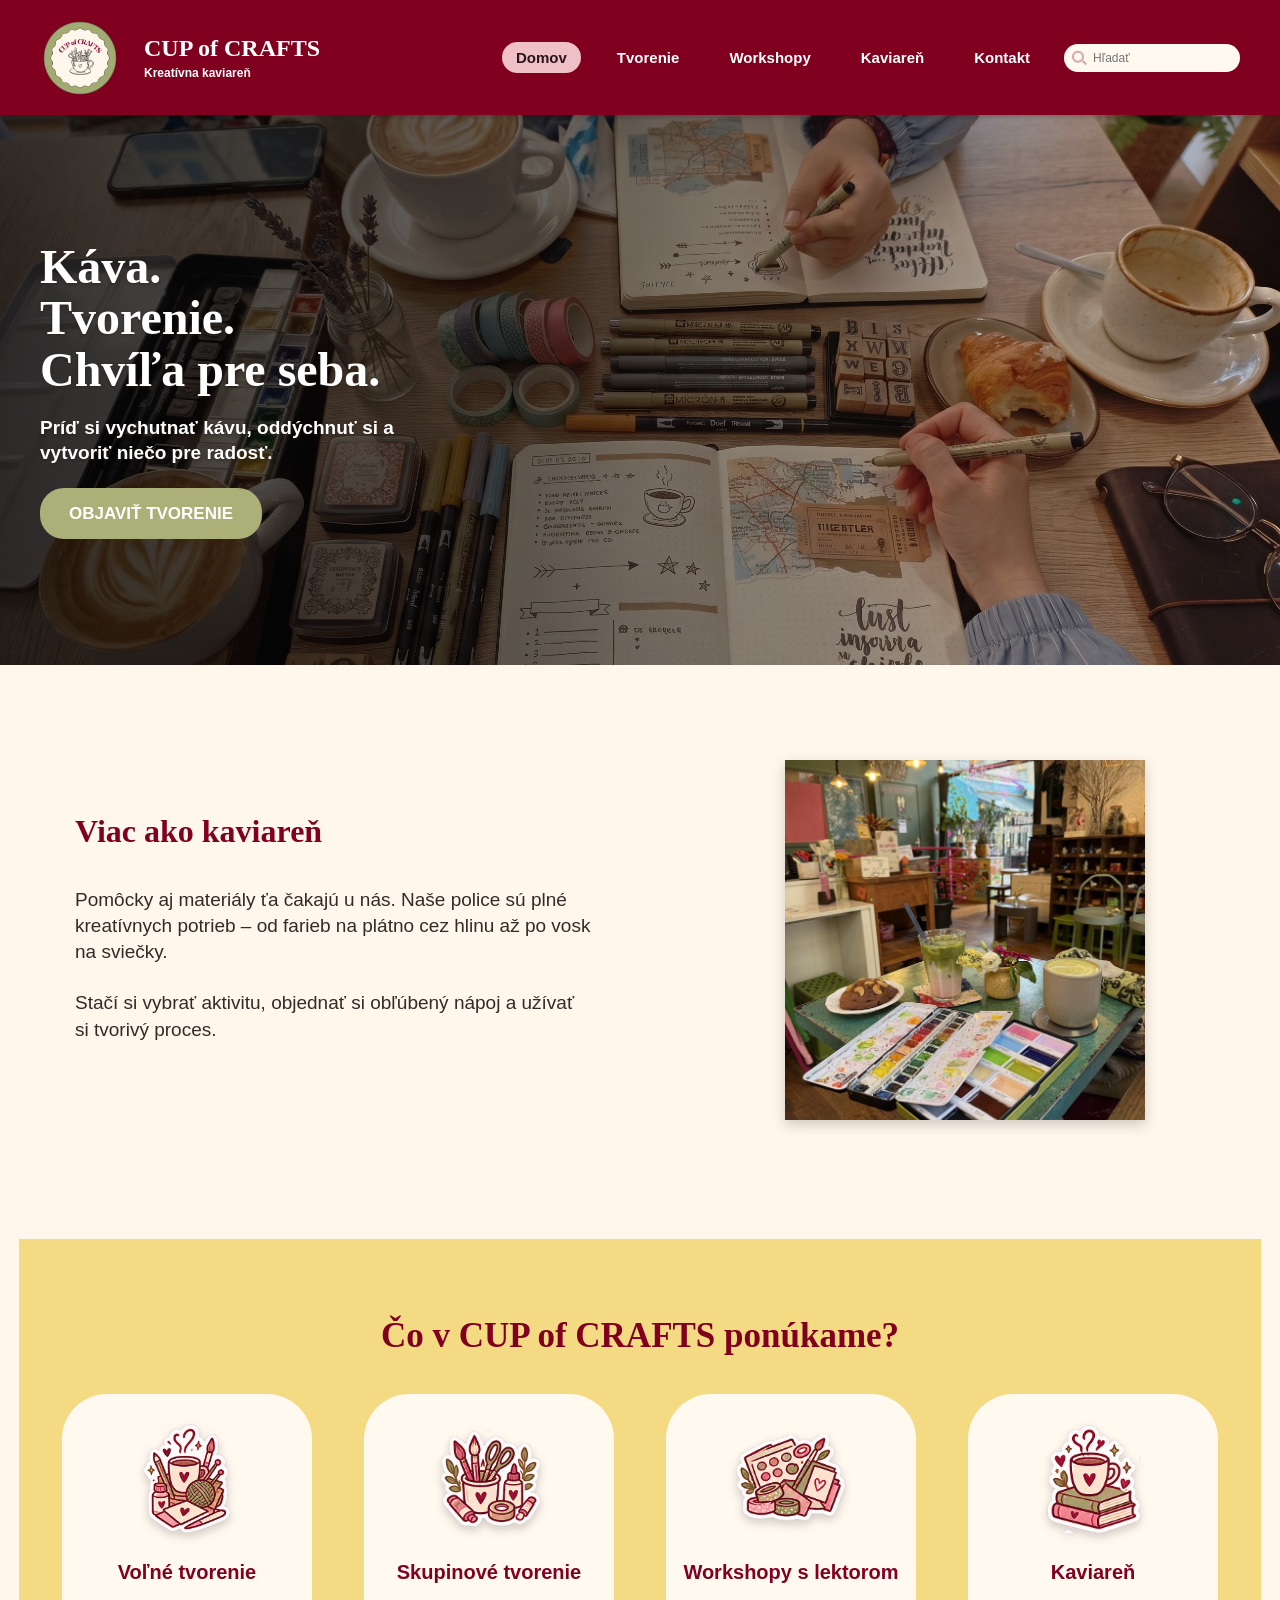
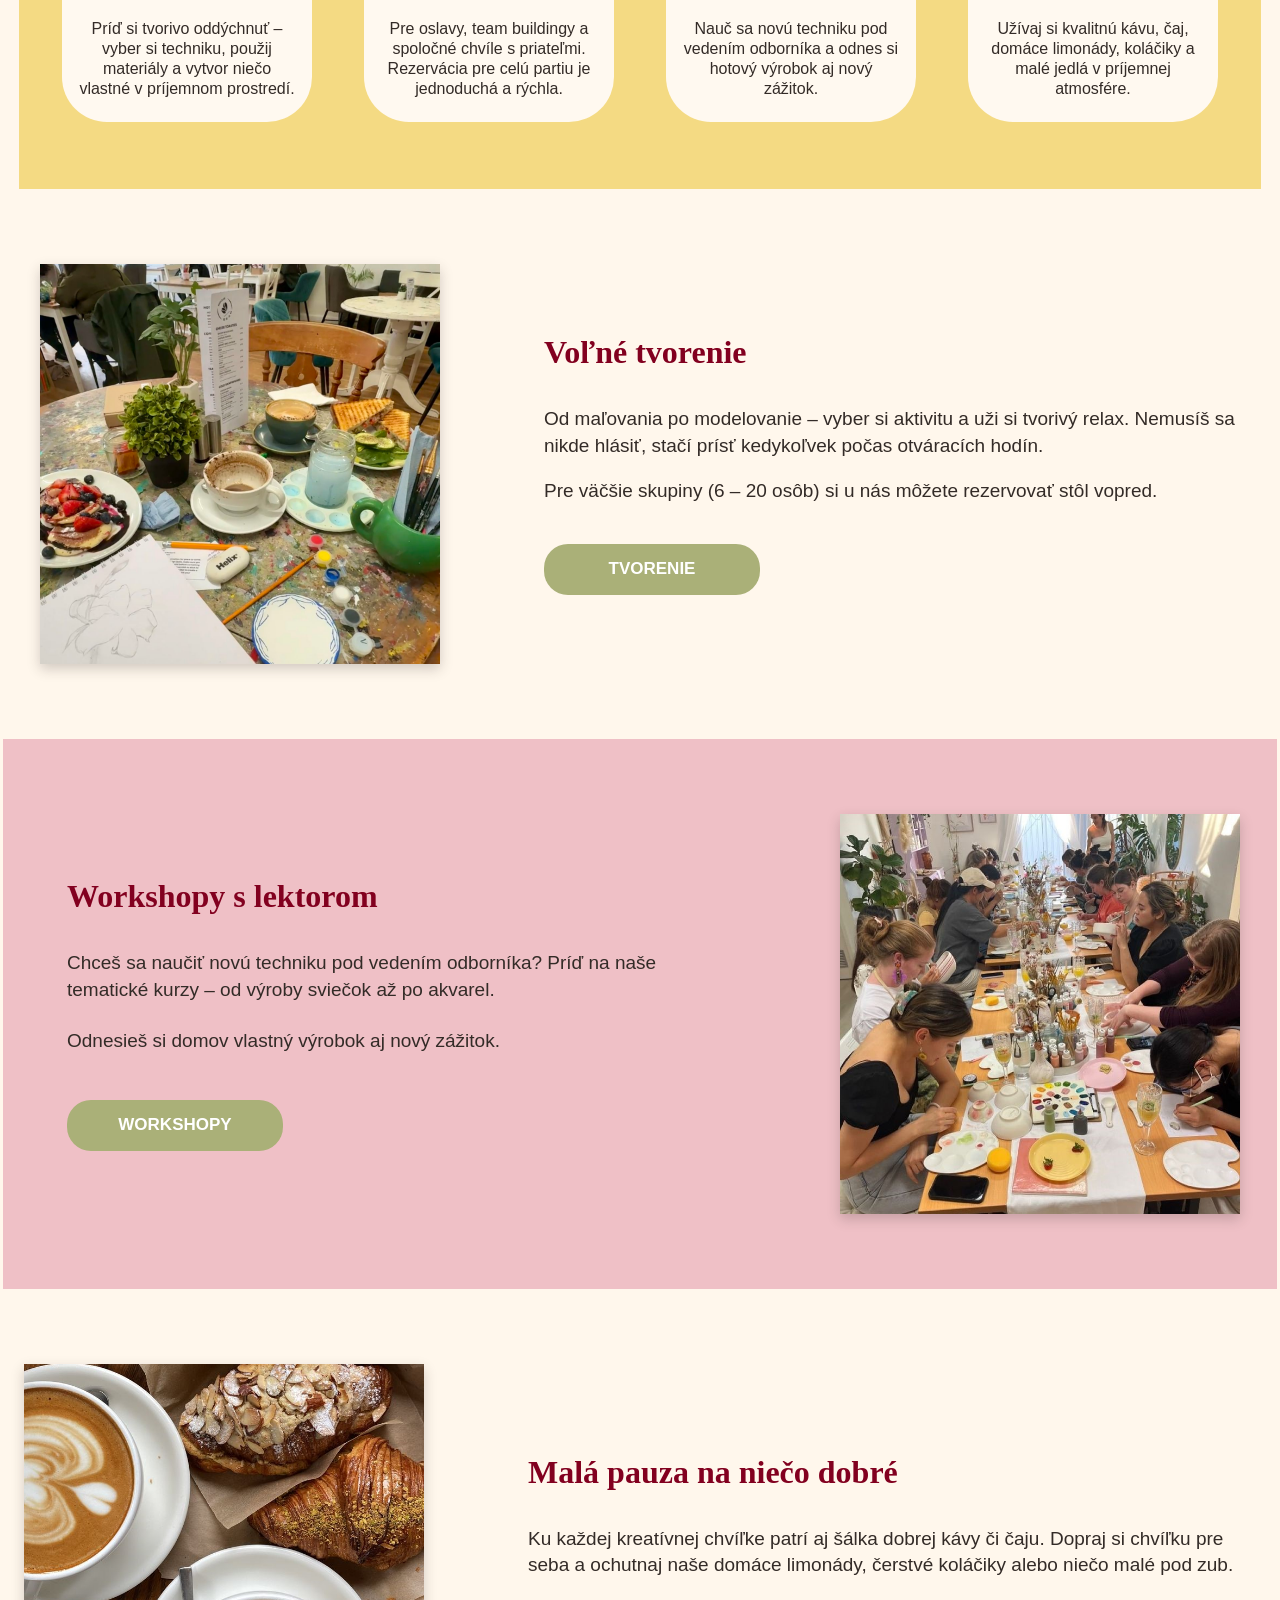
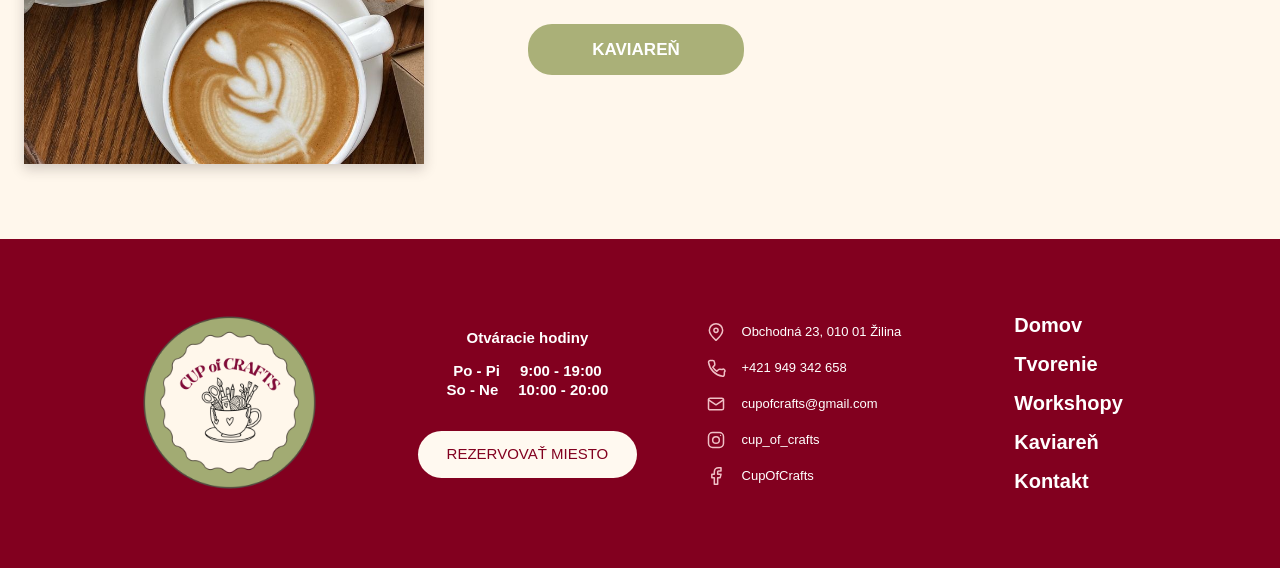
==== commit 8683510c: "zmena obrázkov index" ====
--- a/index.html
+++ b/index.html
@@ -28,8 +28,8 @@
         <a class="nav-link is-active" href="#domov" aria-current="page">Domov</a>
         <a class="nav-link" href="tvorenie.html">Tvorenie</a>
         <a class="nav-link" href="workshopy.html">Workshopy</a>
-        <a class="nav-link" href="#kaviaren">Kaviareň</a>
-        <a class="nav-link" href="#kontakt">Kontakt</a>
+        <a class="nav-link" href="kaviaren.html">Kaviareň</a>
+        <a class="nav-link" href="kontakt.html">Kontakt</a>
       </nav>
 
       <form class="site-search" role="search">
@@ -67,7 +67,7 @@
             <h3>Voľné tvorenie</h3>
             <p>Príď si tvorivo oddýchnuť – vyber si techniku, použij materiály a vytvor niečo vlastné v príjemnom prostredí.</p>
           </a>
-          <a class="offer-card" href="#kontakt">
+          <a class="offer-card" href="kontakt.html#formular">
             <img class="offer-image" src="img/nalepka_skupinove_tvorenie.png" alt="">
             <h3>Skupinové tvorenie</h3>
             <p>Pre oslavy, team buildingy a spoločné chvíle s priateľmi. Rezervácia pre celú partiu je jednoduchá a rýchla.</p>
@@ -77,7 +77,7 @@
             <h3>Workshopy s lektorom</h3>
             <p>Nauč sa novú techniku pod vedením odborníka a odnes si hotový výrobok aj nový zážitok.</p>
           </a>
-          <a class="offer-card" href="#kaviaren">
+          <a class="offer-card" href="kaviaren.html">
             <img class="offer-image" src="img/nalepka_kaviaren.png" alt="">
             <h3>Kaviareň</h3>
             <p>Užívaj si kvalitnú kávu, čaj, domáce limonády, koláčiky a malé jedlá v príjemnej atmosfére.</p>
@@ -98,7 +98,7 @@
 
     <section class="feature-band searchable" id="workshopy" aria-labelledby="workshop-title">
       <div class="feature-row section-shell feature-row-reverse">
-        <img class="feature-image" src="img/workshopy_foto.jpg" alt="Účastníčky workshopu spoločne tvoria pri stole">
+        <img class="feature-image" src="img/momenty_keramika.jpg" alt="Účastníčky workshopu spoločne tvoria pri stole">
         <div class="feature-copy">
           <h2 id="workshop-title">Workshopy s lektorom</h2>
           <p>Chceš sa naučiť novú techniku pod vedením odborníka? Príď na naše tematické kurzy – od výroby sviečok až po akvarel.</p>
@@ -113,7 +113,7 @@
       <div class="feature-copy">
         <h2 id="cafe-title">Malá pauza na niečo dobré</h2>
         <p>Ku každej kreatívnej chvíľke patrí aj šálka dobrej kávy či čaju. Dopraj si chvíľku pre seba a ochutnaj naše domáce limonády, čerstvé koláčiky alebo niečo malé pod zub.</p>
-        <a class="button button-secondary" href="#kontakt">Kaviareň</a>
+        <a class="button button-secondary" href="kaviaren.html">Kaviareň</a>
       </div>
     </section>
 
@@ -130,7 +130,7 @@
         <h2>Otváracie hodiny</h2>
         <p><span>Po - Pi</span><span>9:00 - 19:00</span></p>
         <p><span>So - Ne</span><span>10:00 - 20:00</span></p>
-        <a class="button footer-button" href="#kontakt">Rezervovať miesto</a>
+        <a class="button footer-button" href="kontakt.html#formular">Rezervovať miesto</a>
       </div>
 
       <address class="footer-contact">
@@ -145,8 +145,8 @@
         <a href="#domov">Domov</a>
         <a href="tvorenie.html">Tvorenie</a>
         <a href="workshopy.html">Workshopy</a>
-        <a href="#kaviaren">Kaviareň</a>
-        <a href="#kontakt">Kontakt</a>
+        <a href="kaviaren.html">Kaviareň</a>
+        <a href="kontakt.html">Kontakt</a>
       </nav>
     </div>
   </footer>
--- a/styles.css
+++ b/styles.css
@@ -189,7 +189,7 @@
   align-items: center;
   background:
     linear-gradient(90deg, rgb(0 0 0 / 78%) 0%, rgb(0 0 0 / 58%) 42%, rgb(0 0 0 / 24%) 76%, rgb(0 0 0 / 8%) 100%),
-    url("img/hero1.jpg") center / cover no-repeat;
+    url("img/obrázok_hero_index.jpg") center / cover no-repeat;
 }
 
 .hero-inner {
@@ -535,11 +535,11 @@
 
 .page-workshopy .workshop-hero {
   display: flex;
-  min-height: clamp(320px, 37.5vw, 450px);
+  height: 550px;
   align-items: center;
   background:
     linear-gradient(90deg, rgb(0 0 0 / 70%) 0%, rgb(0 0 0 / 38%) 48%, rgb(0 0 0 / 8%) 100%),
-    url("img/workshopy_hero.jpg") center 52% / cover no-repeat;
+    url("img/workshopy_hero_foto.jpg") center 35% / cover no-repeat;
 }
 
 .workshop-hero-inner {
@@ -569,7 +569,7 @@
 
 .workshop-intro {
   display: flex;
-  min-height: 325px;
+  min-height: 500px;
   flex-direction: column;
   align-items: center;
   justify-content: center;
@@ -620,6 +620,7 @@
 }
 
 .workshop-schedule {
+  min-height: 500px;
   margin: 0 clamp(3px, 0.35vw, 8px);
   padding: 26px clamp(32px, 4.8vw, 58px) 50px;
   background: var(--yellow);
@@ -644,7 +645,7 @@
 
 .workshop-card {
   display: grid;
-  min-height: 163px;
+  min-height: 250px;
   grid-template-columns: minmax(150px, 0.82fr) minmax(0, 2fr) minmax(130px, 0.78fr);
   align-items: center;
   gap: clamp(20px, 3.3vw, 40px);
@@ -668,51 +669,67 @@
 
 .workshop-date strong {
   font-size: clamp(20px, 2.34vw, 28px);
-  line-height: 1.1;
 }
 
 .workshop-date span {
-  color: var(--text);
+  margin-top: 8px;
   font-size: clamp(12px, 1.34vw, 16px);
   font-weight: 700;
   white-space: nowrap;
 }
 
 .workshop-details h3 {
-  margin: 0 0 5px;
+  margin: 0 0 10px;
   font-family: var(--sans);
   font-size: clamp(17px, 1.9vw, 23px);
   line-height: 1.15;
 }
 
 .workshop-details p {
-  margin: 0 0 7px;
+  margin: 0 0 12px;
   font-size: clamp(12px, 1.34vw, 15px);
-  line-height: 1.2;
+  line-height: 1.4;
 }
 
 .workshop-details .workshop-price {
-  margin-bottom: 12px;
+  margin-bottom: 16px;
+  color: var(--burgundy);
+  font-weight: 700;
 }
 
 .workshop-button {
   min-width: 150px;
   min-height: 30px;
   padding: 6px 20px;
+  background: var(--olive);
+  color: white;
   font-size: 12px;
 }
 
 .workshop-card-image {
   display: block;
   width: 100%;
-  max-width: 156px;
+  max-width: 184px;
   aspect-ratio: 1.25;
   justify-self: end;
   border-radius: 24px;
   object-fit: cover;
 }
 
+.workshop-card-image--candles {
+  object-position: center 72%;
+}
+
+.workshop-card-image--bags {
+  object-position: center 86%;
+}
+
+.workshop-card-image--embroidery {
+  object-position: center 60%;
+}
+
 .workshop-gallery {
+  min-height: 500px;
   padding: 60px clamp(24px, 3.2vw, 38px) 94px;
   text-align: center;
 }
@@ -734,6 +751,10 @@
   width: 100%;
   aspect-ratio: 1;
   object-fit: cover;
+}
+
+.workshop-gallery-grid .workshop-gallery-cup {
+  object-position: center 100%;
 }
 
 .creation-intro {
@@ -1016,7 +1037,7 @@
   }
 
   .workshop-card-image {
-    max-width: 132px;
+    max-width: 148px;
   }
 
   .workshop-gallery-grid {
@@ -1056,19 +1077,37 @@
   }
 
   .steps-grid {
-    grid-template-columns: repeat(2, 230px);
-    gap: 20px;
+    grid-template-columns: minmax(0, 1fr);
+    gap: 12px;
   }
 
   .step-card {
-    min-height: 240px;
-    border-radius: 42px;
+    width: 100%;
+    height: auto;
+    min-height: 82px;
+    flex-direction: row;
+    justify-content: flex-start;
+    gap: 18px;
+    padding: 16px 22px;
+    border-radius: 20px;
+    text-align: left;
   }
 
   .step-number {
-    width: 44px;
-    margin-bottom: 24px;
+    width: 42px;
+    flex: 0 0 42px;
+    margin-bottom: 0;
     font-size: 18px;
+  }
+
+  .step-card h3 {
+    display: block;
+    width: auto;
+    min-height: 0;
+  }
+
+  .step-card h3 br {
+    display: none;
   }
 
   .craft-options {
@@ -1163,8 +1202,8 @@
 
 @media (max-width: 560px) {
   .page-workshopy .workshop-hero {
-    min-height: 350px;
-    background-position: 55% center;
+    height: 550px;
+    background-position: 55% 35%;
   }
 
   .workshop-hero-inner {
@@ -1176,7 +1215,7 @@
   }
 
   .workshop-intro {
-    min-height: 0;
+    min-height: 500px;
     padding: 38px 20px 42px;
   }
 
@@ -1230,6 +1269,15 @@
     border-radius: 26px;
   }
 
+  .workshop-card-image {
+    grid-column: 1 / -1;
+    width: 100%;
+    max-width: none;
+    height: 180px;
+    justify-self: stretch;
+    border-radius: 18px;
+  }
+
   .workshop-date {
     gap: 6px;
   }
@@ -1244,6 +1292,7 @@
   }
 
   .workshop-date span {
+    margin-top: 6px;
     font-size: 11px;
   }
 
@@ -1257,10 +1306,6 @@
 
   .workshop-button {
     min-width: 132px;
-  }
-
-  .workshop-card-image {
-    display: none;
   }
 
   .workshop-gallery {
@@ -1312,20 +1357,21 @@
   }
 
   .steps-grid {
-    grid-template-columns: 230px;
-    gap: 12px;
+    grid-template-columns: minmax(0, 1fr);
+    gap: 10px;
   }
 
   .step-card {
-    min-height: 190px;
-    padding: 20px 10px;
-    border-radius: 30px;
+    min-height: 72px;
+    gap: 14px;
+    padding: 12px 16px;
+    border-radius: 18px;
   }
 
   .step-number {
-    width: 40px;
-    margin-bottom: 18px;
-    font-size: 17px;
+    width: 38px;
+    flex-basis: 38px;
+    font-size: 16px;
   }
 
   .step-card h3 {
@@ -1615,3 +1661,721 @@
     transition-duration: 0.01ms !important;
   }
 }
+
+.cafe-intro {
+  display: grid;
+  min-height: clamp(375px, 41.2vw, 550px);
+  align-items: center;
+}
+
+.cafe-intro-inner {
+  display: grid;
+  width: min(100% - 64px, 1000px);
+  grid-template-columns: 1fr 0.85fr;
+  align-items: center;
+  gap: clamp(42px, 7vw, 84px);
+  margin-inline: auto;
+  padding-block: 36px;
+}
+
+.cafe-intro-copy {
+  padding-left: clamp(0px, 1.2vw, 14px);
+}
+
+.cafe-intro h1 {
+  margin: 0 0 14px;
+  font-family: var(--sans);
+  font-size: clamp(24px, 2.67vw, 32px);
+  line-height: 1.2;
+}
+
+.cafe-intro p {
+  max-width: 470px;
+  margin: 0 0 46px;
+  font-size: clamp(14px, 1.56vw, 19px);
+  line-height: 1.3;
+}
+
+.cafe-intro .button {
+  min-width: clamp(162px, 18vw, 216px);
+}
+
+.cafe-intro-image {
+  display: block;
+  width: min(100%, clamp(250px, 30vw, 360px));
+  aspect-ratio: 1;
+  justify-self: center;
+  transform: rotate(8deg);
+  border-radius: 30px;
+  object-fit: cover;
+}
+
+.cafe-offer {
+  min-height: clamp(420px, 43vw, 540px);
+  margin-inline: 5px;
+  padding: clamp(24px, 2.5vw, 30px) 0;
+  background: var(--yellow);
+}
+
+.cafe-offer-inner {
+  width: min(100% - 64px, 1020px);
+  margin-inline: auto;
+}
+
+.cafe-offer h2 {
+  margin: 0 0 clamp(18px, 2.2vw, 26px);
+  font-family: var(--sans);
+  font-size: clamp(22px, 2.45vw, 29px);
+  text-align: center;
+}
+
+.cafe-offer-grid {
+  display: grid;
+  grid-template-columns: repeat(3, minmax(0, 315px));
+  justify-content: center;
+  gap: 24px;
+}
+
+.cafe-offer-card {
+  display: flex;
+  width: 100%;
+  max-width: 315px;
+  height: 350px;
+  min-width: 0;
+  flex-direction: column;
+  align-items: center;
+  justify-self: center;
+  padding: 14px;
+  border-radius: clamp(28px, 3.4vw, 40px);
+  background: var(--card);
+}
+
+.cafe-offer-card img {
+  display: block;
+  width: 100%;
+  aspect-ratio: 1.28;
+  border-radius: clamp(22px, 2.7vw, 32px);
+  object-fit: cover;
+}
+
+.cafe-offer-card h3 {
+  margin: clamp(28px, 2.7vw, 34px) 4px 0;
+  font-family: var(--sans);
+  font-size: clamp(16px, 1.78vw, 21px);
+  line-height: 1.15;
+  text-align: center;
+}
+
+@media (max-width: 1056px) {
+  .cafe-offer-inner {
+    width: min(100% - 64px, 780px);
+  }
+
+  .cafe-offer-grid {
+    grid-template-columns: repeat(2, minmax(0, 315px));
+  }
+}
+
+.cafe-menu {
+  display: grid;
+  min-height: 460px;
+  place-items: center;
+  padding-block: 10px 24px;
+}
+
+.cafe-menu-frame {
+  position: relative;
+  display: grid;
+  width: min(100% - 64px, 1000px);
+  aspect-ratio: 2.05;
+  place-items: center;
+  padding: 28px 0;
+}
+
+.cafe-menu-frame-image {
+  position: absolute;
+  inset: 0;
+  width: 100%;
+  height: 100%;
+  object-fit: fill;
+}
+
+.cafe-menu-frame-shape {
+  position: absolute;
+  inset: 0;
+  width: 100%;
+  height: 100%;
+  pointer-events: none;
+}
+
+.cafe-menu-card {
+  position: relative;
+  z-index: 1;
+  width: 74%;
+  min-height: 69%;
+  margin-inline: auto;
+  padding: clamp(16px, 2vw, 24px) clamp(24px, 4vw, 44px);
+  border-radius: 7px;
+  background: var(--cream);
+}
+
+.cafe-menu-card h2 {
+  margin: 0 0 clamp(18px, 2.4vw, 28px);
+  font-size: clamp(25px, 3vw, 35px);
+  text-align: center;
+}
+
+.cafe-menu-columns {
+  display: grid;
+  grid-template-columns: 1fr 1fr 1.2fr;
+  gap: clamp(18px, 3.5vw, 42px);
+}
+
+.cafe-menu-category h3 {
+  margin: 0 0 12px;
+  font-family: var(--sans);
+  font-size: clamp(16px, 1.98vw, 20px);
+  line-height: 1.2;
+}
+
+.cafe-menu-category ul {
+  display: grid;
+  gap: 5px;
+  margin: 0;
+  padding: 0;
+  list-style: none;
+}
+
+.cafe-menu-category li,
+.cafe-menu-category p {
+  margin: 0;
+  font-size: clamp(12px, 1.45vw, 16px);
+  font-weight: 700;
+  line-height: 1.25;
+}
+
+.cafe-menu-category li {
+  display: flex;
+  justify-content: space-between;
+  gap: 8px;
+}
+
+@media (max-width: 760px) {
+  .cafe-intro-inner {
+    width: min(100% - 40px, 620px);
+    gap: 28px;
+  }
+
+  .cafe-offer-inner {
+    width: min(100% - 40px, 620px);
+  }
+
+  .cafe-offer-grid {
+    grid-template-columns: repeat(2, minmax(0, 1fr));
+  }
+
+  .cafe-menu-frame {
+    width: min(100% - 40px, 700px);
+  }
+
+  .cafe-menu-card {
+    width: 86%;
+    padding-inline: 22px;
+  }
+}
+
+@media (max-width: 560px) {
+  .cafe-intro {
+    min-height: 0;
+  }
+
+  .cafe-intro-inner {
+    grid-template-columns: 1fr;
+    gap: 30px;
+    padding-block: 42px 54px;
+  }
+
+  .cafe-intro-copy {
+    padding-left: 0;
+  }
+
+  .cafe-intro h1 {
+    font-size: 25px;
+  }
+
+  .cafe-intro p {
+    margin-bottom: 24px;
+  }
+
+  .cafe-intro-image {
+    width: min(72vw, 300px);
+  }
+
+  .cafe-offer {
+    min-height: 0;
+    padding-block: 28px 32px;
+  }
+
+  .cafe-offer-inner {
+    width: min(100% - 28px, 440px);
+  }
+
+  .cafe-offer h2 {
+    margin-bottom: 22px;
+    font-size: 23px;
+  }
+
+  .cafe-offer-grid {
+    grid-template-columns: minmax(0, 1fr);
+    gap: 14px;
+  }
+
+  .cafe-offer-card {
+    display: grid;
+    grid-template-columns: 100px minmax(0, 1fr);
+    align-items: center;
+    gap: 16px;
+    height: auto;
+    min-height: 124px;
+    padding: 12px;
+    border-radius: 26px;
+  }
+
+  .cafe-offer-card img {
+    aspect-ratio: 1;
+    border-radius: 18px;
+  }
+
+  .cafe-offer-card h3 {
+    margin: 0;
+    font-size: 16px;
+    text-align: left;
+  }
+
+  .cafe-menu {
+    min-height: 0;
+    padding-block: 24px;
+  }
+
+  .cafe-menu-frame {
+    width: calc(100% - 20px);
+    aspect-ratio: auto;
+    padding-block: 42px;
+  }
+
+  .cafe-menu-card {
+    width: 84%;
+    padding: 22px 18px;
+  }
+
+  .cafe-menu-card h2 {
+    margin-bottom: 22px;
+  }
+
+  .cafe-menu-columns {
+    grid-template-columns: 1fr;
+    gap: 22px;
+  }
+
+  .cafe-menu-category h3 {
+    font-size: 16px;
+  }
+
+  .cafe-menu-category li,
+  .cafe-menu-category p {
+    font-size: 14px;
+  }
+}
+
+.contact-pattern {
+  height: 34px;
+  background-color: #e8d9ad;
+  background-image:
+    radial-gradient(ellipse at 50% 0%, var(--cream) 0 5px, transparent 6px),
+    radial-gradient(ellipse at 100% 50%, var(--cream) 0 5px, transparent 6px),
+    radial-gradient(ellipse at 50% 100%, var(--cream) 0 5px, transparent 6px),
+    radial-gradient(ellipse at 0% 50%, var(--cream) 0 5px, transparent 6px),
+    radial-gradient(circle at 50% 50%, var(--cream) 0 4px, transparent 5px);
+  background-size: 32px 32px;
+}
+
+.contact-location {
+  min-height: 570px;
+  padding: 36px 0 68px;
+}
+
+.contact-location-inner {
+  width: min(100% - 64px, 720px);
+  margin-inline: auto;
+}
+
+.contact-location h1,
+.contact-reservation h2 {
+  font-family: var(--sans);
+  font-size: clamp(25px, 3.2vw, 32px);
+  line-height: 1.2;
+}
+
+.contact-location h1 {
+  margin: 0 0 26px 16px;
+}
+
+.contact-layout {
+  display: grid;
+  grid-template-columns: minmax(230px, 0.65fr) minmax(0, 1fr);
+  align-items: start;
+  gap: 32px;
+}
+
+.contact-details {
+  display: grid;
+  gap: 23px;
+  padding: 2px 0 0 32px;
+}
+
+.contact-detail {
+  display: grid;
+  grid-template-columns: 32px minmax(0, 1fr);
+  align-items: start;
+  gap: 16px;
+  color: var(--burgundy);
+}
+
+.contact-icon {
+  width: 32px;
+  height: 32px;
+}
+
+.contact-detail h2,
+.contact-detail p {
+  margin: 0;
+  font-family: var(--sans);
+  font-size: 14px;
+  line-height: 1.25;
+}
+
+.contact-detail h2 {
+  margin-bottom: 2px;
+  font-weight: 700;
+}
+
+.contact-detail a {
+  text-decoration: none;
+}
+
+.contact-detail a:hover {
+  text-decoration: underline;
+}
+
+.contact-map {
+  display: block;
+  width: 100%;
+  aspect-ratio: 1.2;
+  border: 0;
+}
+
+.contact-reservation {
+  padding: 0 24px 72px;
+  text-align: center;
+}
+
+.contact-reservation h2 {
+  margin: 0 0 8px;
+}
+
+.reservation-intro {
+  margin: 0 0 36px;
+  font-size: 14px;
+}
+
+.reservation-form {
+  width: min(100%, 800px);
+  margin-inline: auto;
+  padding: 32px clamp(28px, 9.5vw, 86px) 28px;
+  border-radius: 38px;
+  background: var(--pink);
+  text-align: left;
+}
+
+.reservation-fields {
+  display: grid;
+  grid-template-columns: minmax(0, 1.35fr) minmax(0, 0.9fr);
+  gap: 18px clamp(28px, 7.1vw, 64px);
+}
+
+.reservation-column {
+  display: grid;
+  align-content: start;
+  gap: 10px;
+}
+
+.reservation-field {
+  display: grid;
+  min-width: 0;
+  gap: 6px;
+  color: var(--burgundy);
+  font-size: 13px;
+  font-weight: 700;
+}
+
+.reservation-field[hidden] {
+  display: none;
+}
+
+.reservation-time-note {
+  font-size: 11px;
+  font-weight: 400;
+}
+
+.reservation-error {
+  color: #a00024;
+  font-size: 11px;
+  font-weight: 400;
+}
+
+.reservation-error:empty {
+  display: none;
+}
+
+.reservation-field input[aria-invalid="true"],
+.reservation-field select[aria-invalid="true"],
+.reservation-field textarea[aria-invalid="true"] {
+  outline: 2px solid #a00024;
+  outline-offset: 1px;
+}
+
+.workshop-attendees {
+  gap: 12px;
+}
+
+.workshop-attendee-note {
+  margin: 0;
+  font-size: 12px;
+  font-weight: 400;
+}
+
+.workshop-attendee-list {
+  display: grid;
+  gap: 12px;
+}
+
+.workshop-attendee-row {
+  display: grid;
+  grid-template-columns: minmax(0, 1fr) 110px;
+  align-items: start;
+  gap: 12px;
+}
+
+.workshop-attendee-remove {
+  min-width: 0;
+  min-height: 34px;
+  margin-top: 21px;
+  padding: 8px 12px;
+  font-size: 11px;
+}
+
+.workshop-attendee-add {
+  justify-self: start;
+  min-width: 190px;
+  min-height: 38px;
+  padding: 8px 18px;
+  font-size: 12px;
+}
+
+.workshop-attendee-add:disabled {
+  cursor: not-allowed;
+  opacity: 0.55;
+}
+
+.reservation-field input,
+.reservation-field select,
+.reservation-field textarea {
+  width: 100%;
+  min-width: 0;
+  border: 0;
+  border-radius: 24px;
+  background: #f3f3f3;
+  color: var(--text);
+  font: 11px var(--sans);
+}
+
+.reservation-field input,
+.reservation-field select {
+  height: 34px;
+  padding: 0 18px;
+}
+
+.reservation-field select {
+  appearance: none;
+  padding-right: 36px;
+  background-image: url("data:image/svg+xml,%3Csvg xmlns='http://www.w3.org/2000/svg' viewBox='0 0 16 16'%3E%3Cpath fill='%23c27a8b' d='m3 5 5 5 5-5z'/%3E%3C/svg%3E");
+  background-repeat: no-repeat;
+  background-position: right 13px center;
+  background-size: 14px;
+  cursor: pointer;
+}
+
+.reservation-field input:focus-visible,
+.reservation-field select:focus-visible,
+.reservation-field textarea:focus-visible {
+  outline: 3px solid var(--burgundy);
+  outline-offset: 2px;
+}
+
+.reservation-field textarea {
+  min-height: 108px;
+  padding: 16px 18px;
+  border-radius: 20px;
+  resize: vertical;
+}
+
+.reservation-note {
+  grid-column: 1 / -1;
+}
+
+.reservation-submit {
+  display: flex;
+  min-width: 205px;
+  min-height: 38px;
+  margin: 30px auto 0;
+  padding: 9px 24px;
+  font-size: 13px;
+  cursor: pointer;
+}
+
+@media (max-width: 760px) {
+  .contact-location {
+    min-height: 0;
+    padding-block: 36px 52px;
+  }
+
+  .contact-location-inner {
+    width: min(100% - 40px, 620px);
+  }
+
+  .contact-location h1 {
+    margin-left: 0;
+  }
+
+  .contact-layout {
+    grid-template-columns: 1fr;
+    gap: 28px;
+  }
+
+  .contact-details {
+    grid-template-columns: repeat(2, minmax(0, 1fr));
+    gap: 22px 18px;
+    padding-left: 0;
+  }
+
+  .contact-detail {
+    gap: 12px;
+  }
+
+  .contact-map {
+    aspect-ratio: 1.45;
+  }
+
+  .reservation-form {
+    padding-inline: 42px;
+  }
+
+}
+
+@media (max-width: 560px) {
+  .contact-location-inner {
+    width: min(100% - 40px, 440px);
+  }
+
+  .contact-location h1,
+  .contact-reservation h2 {
+    font-size: 25px;
+  }
+
+  .contact-location h1 {
+    margin-bottom: 22px;
+  }
+
+  .contact-details {
+    grid-template-columns: 1fr;
+    gap: 18px;
+    padding-left: 8px;
+  }
+
+  .contact-detail {
+    grid-template-columns: 28px minmax(0, 1fr);
+  }
+
+  .contact-icon {
+    width: 27px;
+    height: 27px;
+  }
+
+  .contact-map {
+    aspect-ratio: 1.2;
+  }
+
+  .contact-reservation {
+    padding: 0 20px 46px;
+  }
+
+  .reservation-intro {
+    margin-bottom: 24px;
+  }
+
+  .reservation-form {
+    padding: 26px 20px 24px;
+    border-radius: 30px;
+  }
+
+  .reservation-fields {
+    grid-template-columns: 1fr;
+    gap: 14px;
+  }
+
+  .reservation-column {
+    gap: 14px;
+  }
+
+  .reservation-note {
+    grid-column: auto;
+  }
+
+  .reservation-submit {
+    width: 100%;
+    min-width: 0;
+    margin-top: 24px;
+  }
+
+}
+
+.hero h1,
+.workshop-hero h1,
+.creation-intro h1,
+.cafe-intro h1 {
+  margin: 0 0 20px;
+  font-family: var(--serif);
+  font-size: clamp(36px, 4vw, 48px);
+  font-weight: 700;
+  line-height: 1.08;
+}
+
+@media (max-width: 560px) {
+  .hero h1,
+  .workshop-hero h1,
+  .creation-intro h1,
+  .cafe-intro h1 {
+    margin-bottom: 18px;
+    font-size: 34px;
+  }
+}
+
+.contact-location h1 {
+  font-size: clamp(36px, 4vw, 48px);
+}
+
+@media (max-width: 560px) {
+  .contact-location h1 {
+    font-size: 34px;
+  }
+}
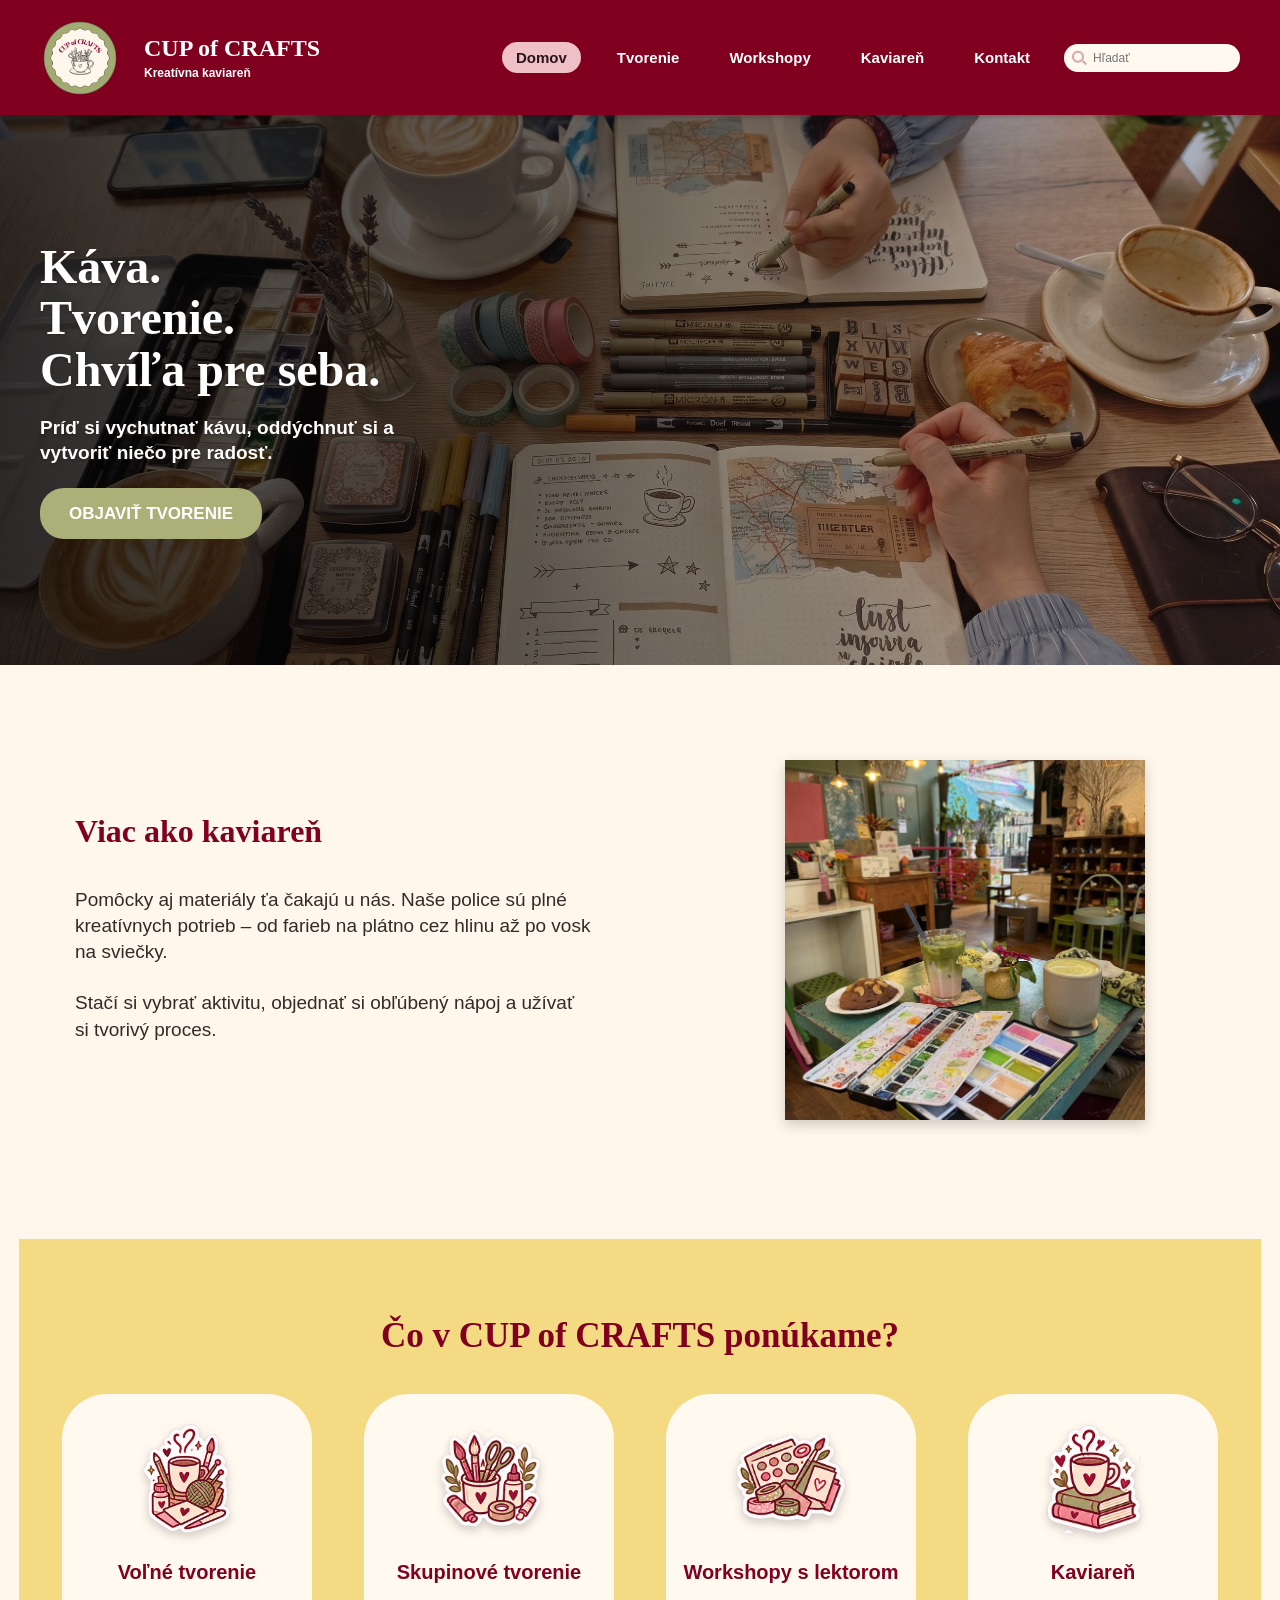
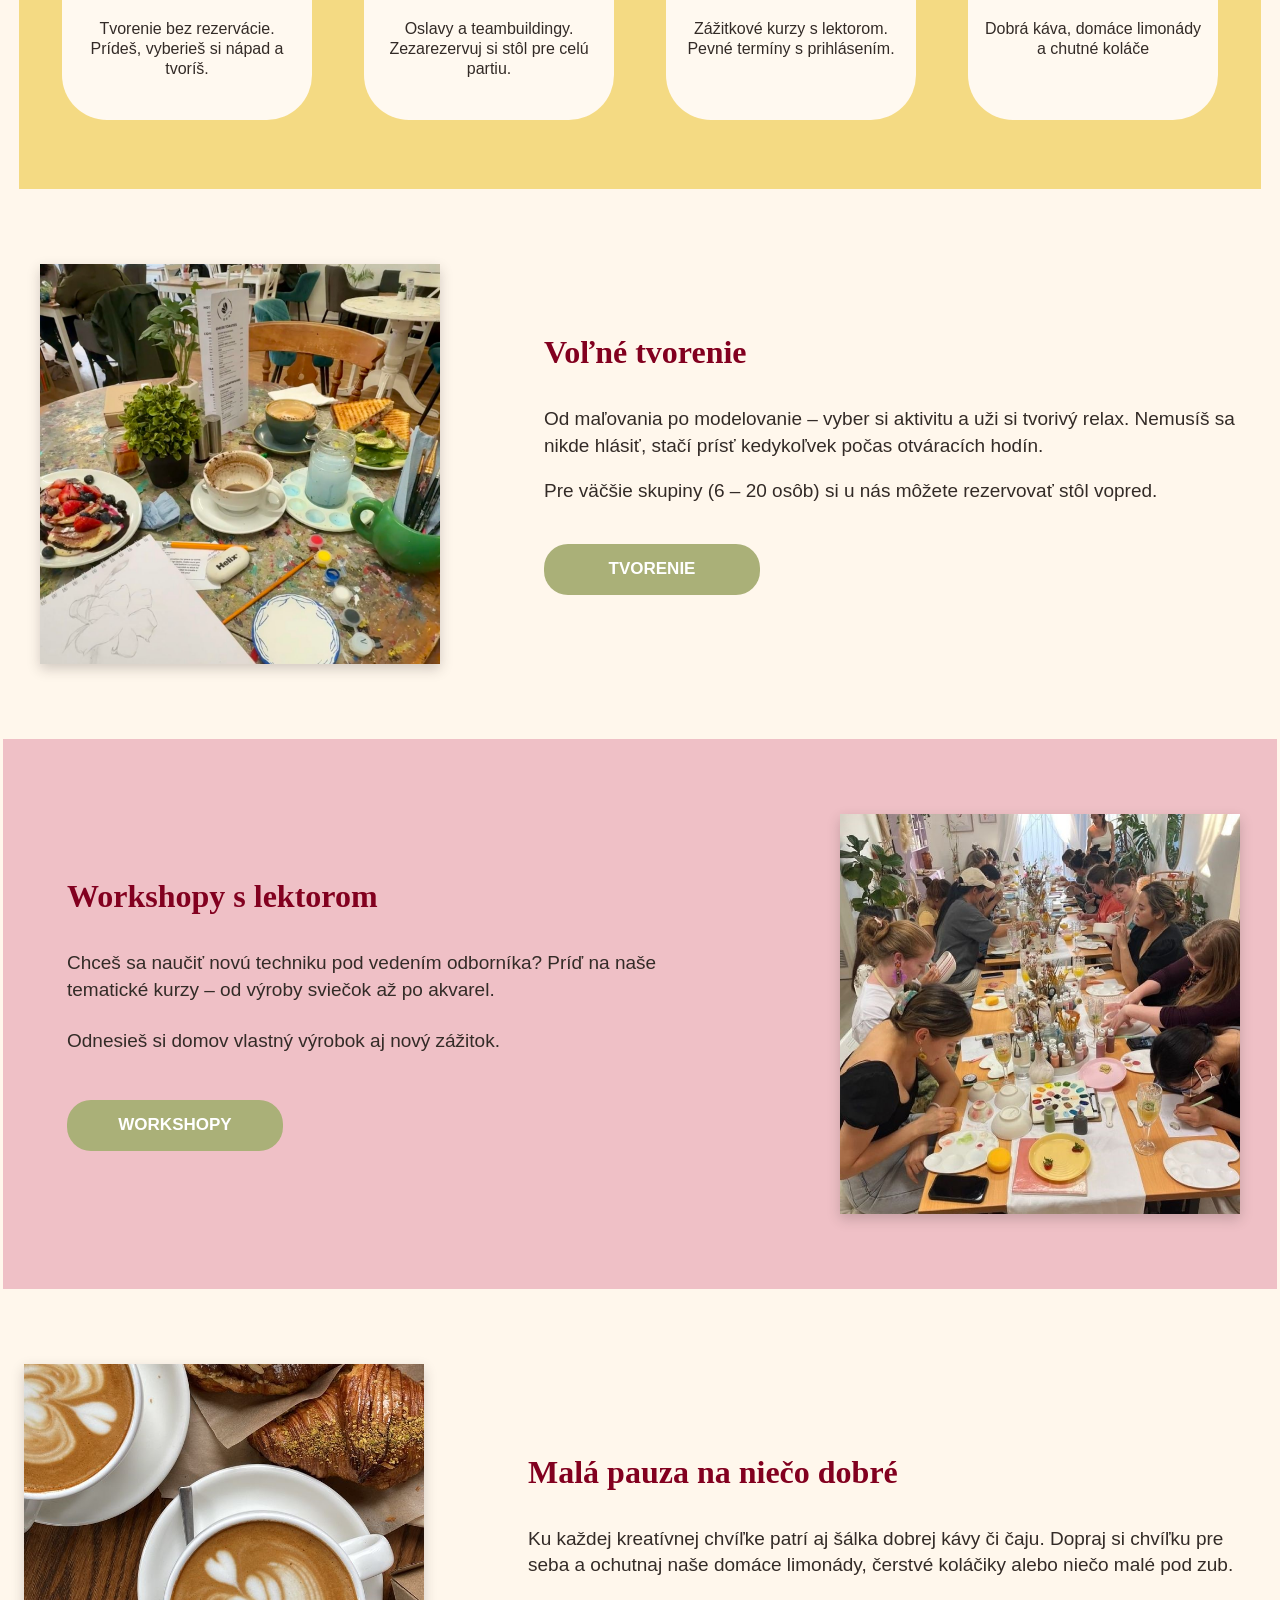
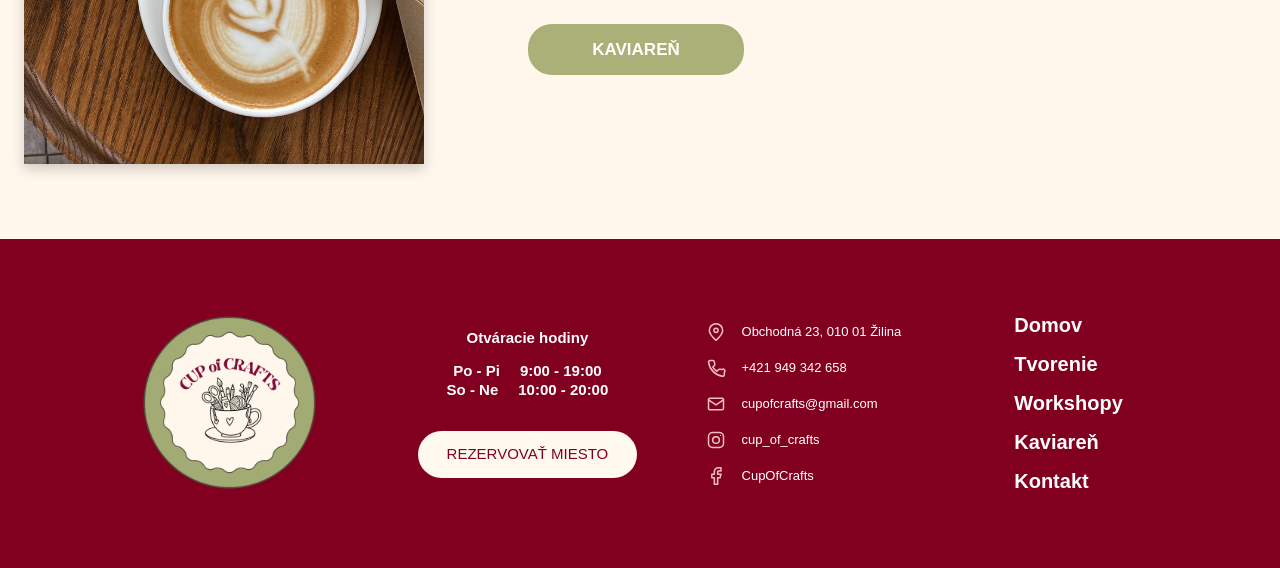
==== commit 29c75fcc: "uprava tetx kartičky index" ====
--- a/index.html
+++ b/index.html
@@ -65,22 +65,22 @@
           <a class="offer-card" href="tvorenie.html">
             <img class="offer-image" src="img/nalepka_volne_tvorenie.png" alt="">
             <h3>Voľné tvorenie</h3>
-            <p>Príď si tvorivo oddýchnuť – vyber si techniku, použij materiály a vytvor niečo vlastné v príjemnom prostredí.</p>
+            <p>Tvorenie bez rezervácie. Prídeš, vyberieš si nápad a tvoríš.</p>
           </a>
           <a class="offer-card" href="kontakt.html#formular">
             <img class="offer-image" src="img/nalepka_skupinove_tvorenie.png" alt="">
             <h3>Skupinové tvorenie</h3>
-            <p>Pre oslavy, team buildingy a spoločné chvíle s priateľmi. Rezervácia pre celú partiu je jednoduchá a rýchla.</p>
+            <p>Oslavy a teambuildingy. Zezarezervuj si stôl pre celú partiu.</p>
           </a>
           <a class="offer-card" href="workshopy.html">
             <img class="offer-image" src="img/nalepka_workshopy.png" alt="">
             <h3>Workshopy s lektorom</h3>
-            <p>Nauč sa novú techniku pod vedením odborníka a odnes si hotový výrobok aj nový zážitok.</p>
+            <p>Zážitkové kurzy s lektorom. Pevné termíny s prihlásením.</p>
           </a>
           <a class="offer-card" href="kaviaren.html">
             <img class="offer-image" src="img/nalepka_kaviaren.png" alt="">
             <h3>Kaviareň</h3>
-            <p>Užívaj si kvalitnú kávu, čaj, domáce limonády, koláčiky a malé jedlá v príjemnej atmosfére.</p>
+            <p>Dobrá káva, domáce limonády a chutné koláče</p>
           </a>
         </div>
       </div>
--- a/styles.css
+++ b/styles.css
@@ -427,7 +427,7 @@
 
 .cafe-image {
   margin-left: clamp(-16px, -1.33vw, -12px);
-  object-position: center 70%;
+  object-position: center 96%;
 }
 
 .site-footer {
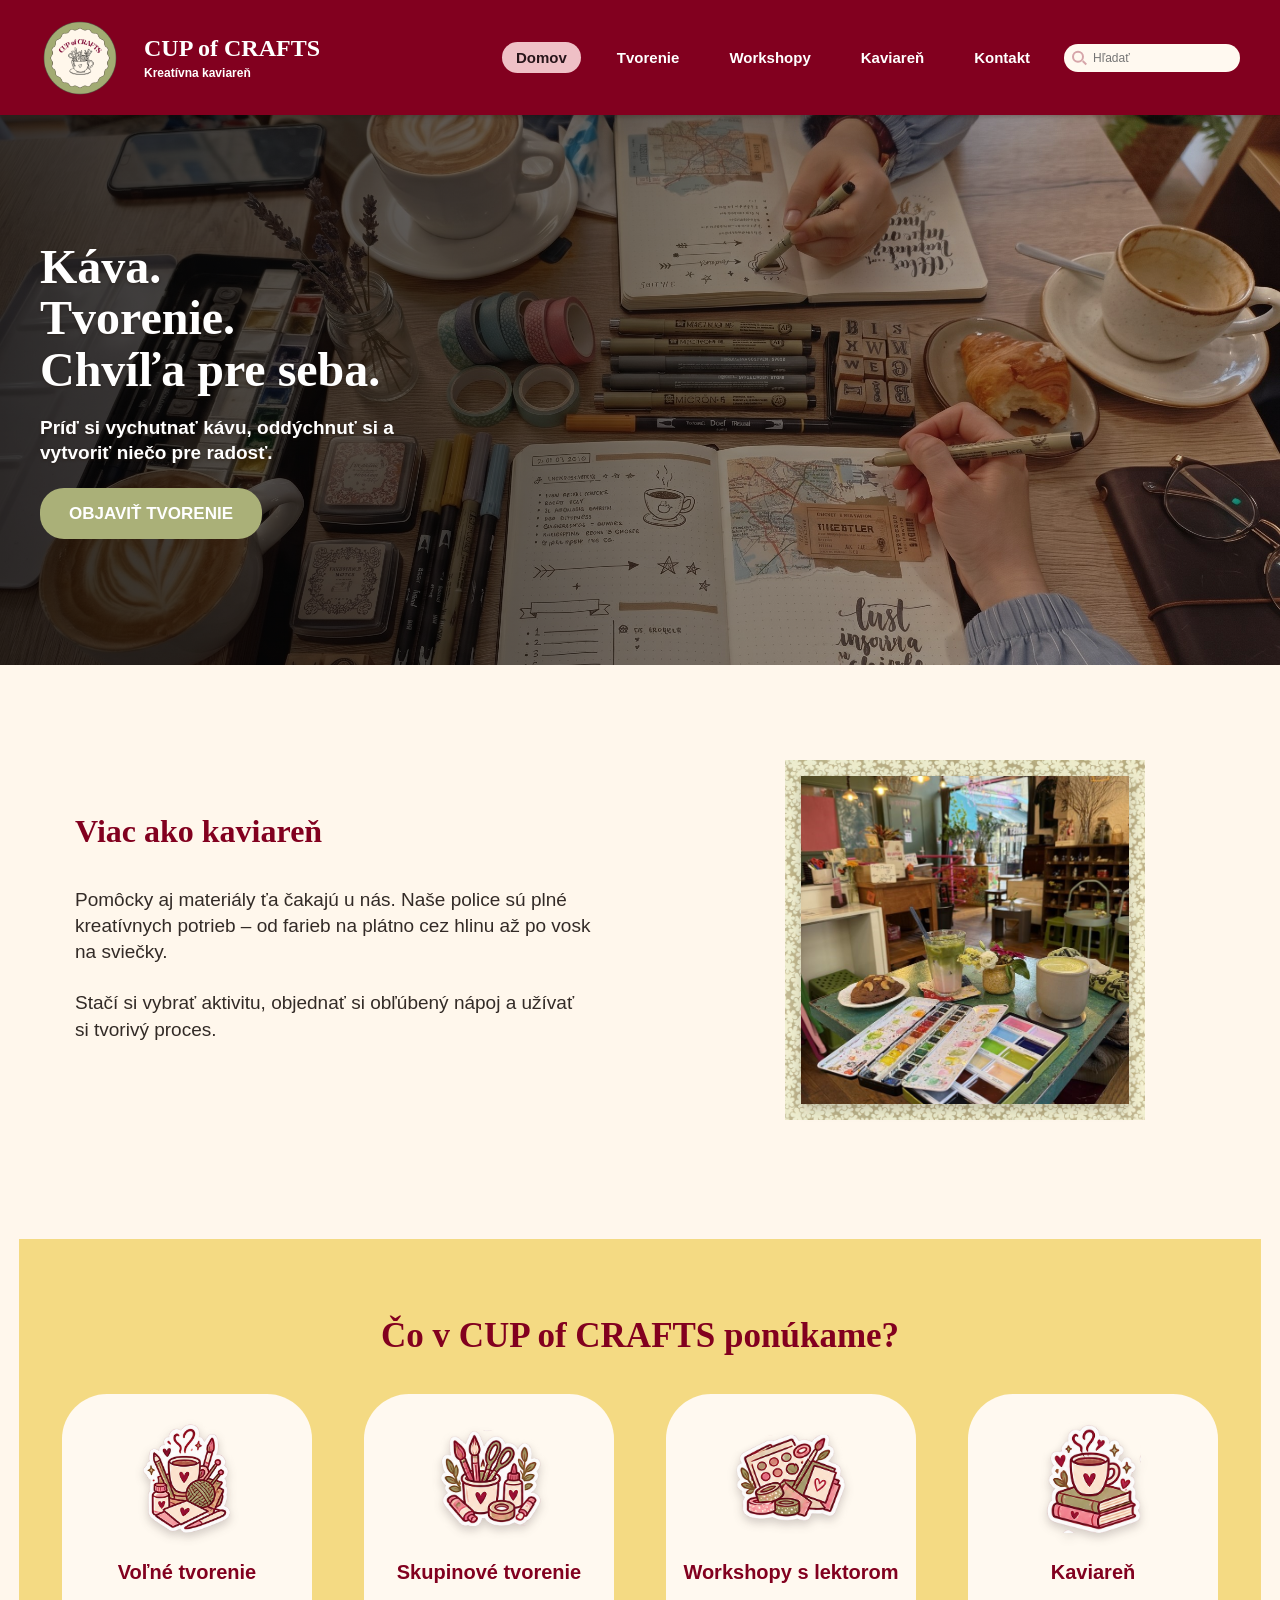
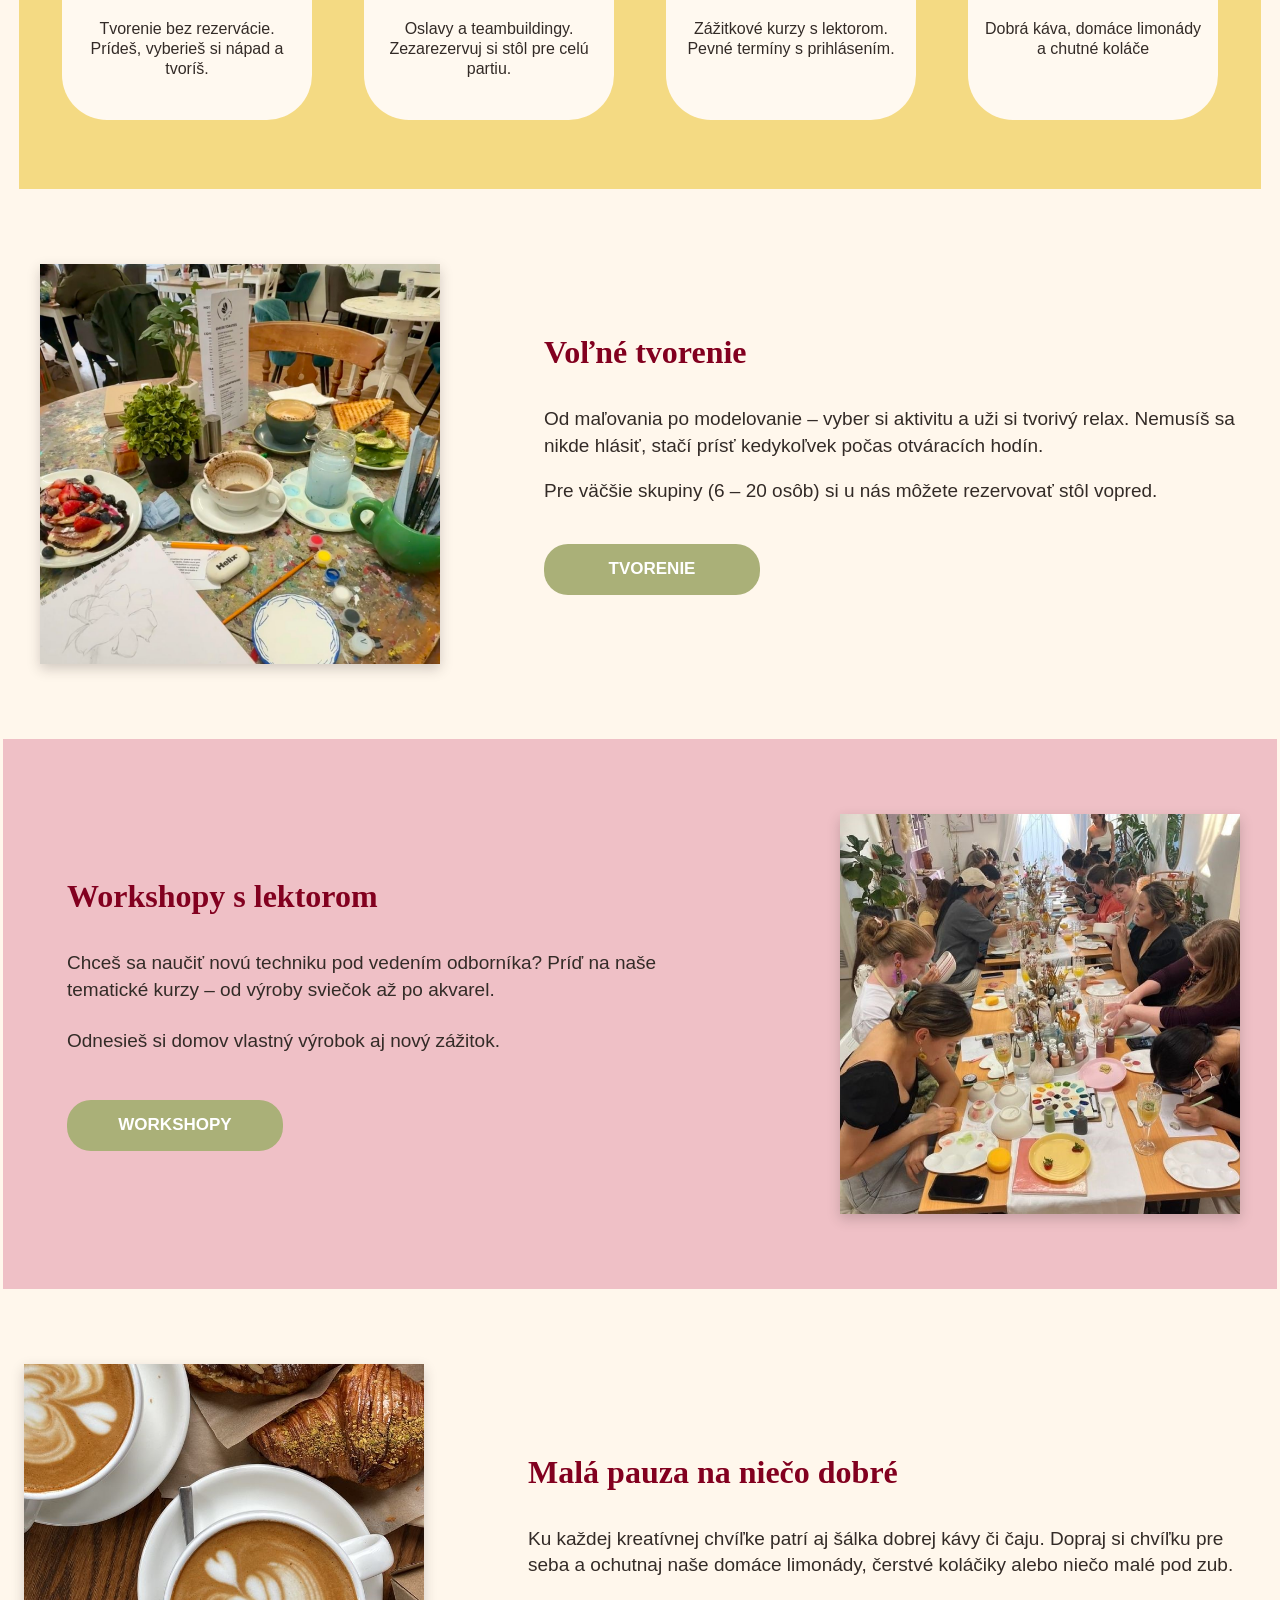
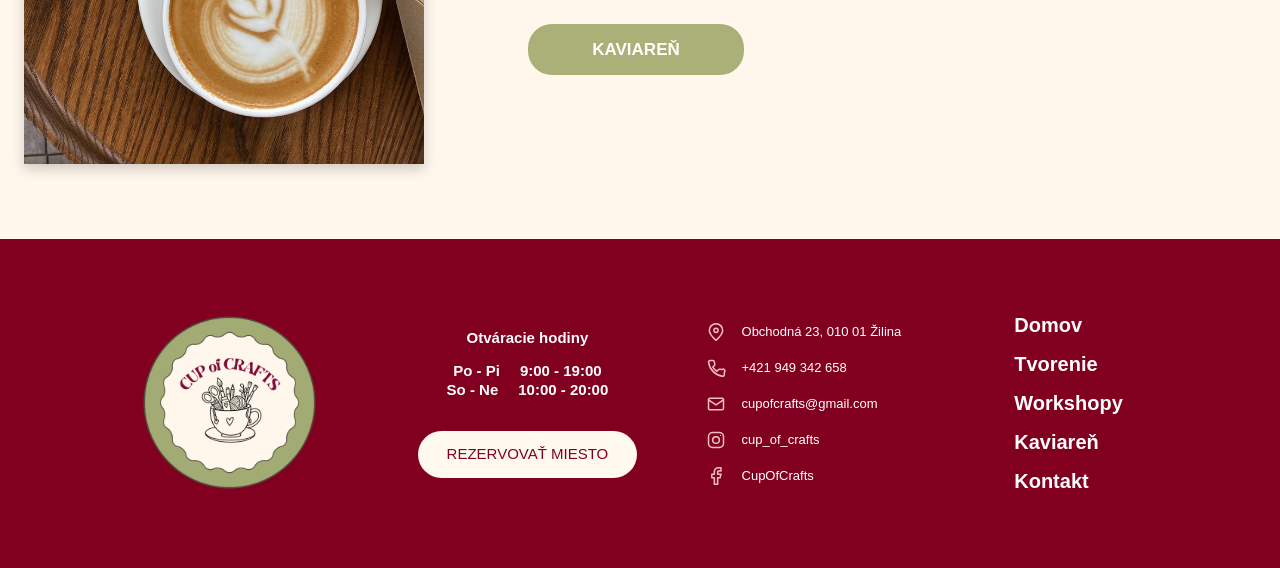
==== commit a26cbb6e: "rámček fotka index" ====
--- a/index.html
+++ b/index.html
@@ -55,7 +55,10 @@
         <p>Pomôcky aj materiály ťa čakajú u nás. Naše police sú plné kreatívnych potrieb – od farieb na plátno cez hlinu až po vosk na sviečky.</p>
         <p>Stačí si vybrať aktivitu, objednať si obľúbený nápoj a užívať si tvorivý proces.</p>
       </div>
-      <img class="intro-image" src="img/foto1.jpg" alt="Interiér kreatívnej kaviarne s kávou a výtvarnými potrebami">
+      <div class="intro-images">
+        <img class="intro-image" src="img/foto1.jpg" alt="Interiér kreatívnej kaviarne s kávou a výtvarnými potrebami">
+        <img class="intro-scrapbook-image" src="img/scrapbook_papier.png" alt="">
+      </div>
     </section>
 
     <section class="offer-section searchable" id="ponuka" aria-labelledby="offer-title">
--- a/styles.css
+++ b/styles.css
@@ -284,11 +284,29 @@
 }
 
 .intro-image {
+  position: absolute;
+  z-index: 1;
+  inset: 16px;
   display: block;
+  width: calc(100% - 32px);
+  height: calc(100% - 32px);
+  box-shadow: 0 5px 12px rgb(51 43 39 / 22%);
+  object-fit: cover;
+}
+
+.intro-images {
+  position: relative;
   width: clamp(250px, 30vw, 360px);
   aspect-ratio: 1;
   justify-self: center;
-  box-shadow: 0 5px 12px rgb(51 43 39 / 22%);
+}
+
+.intro-scrapbook-image {
+  position: absolute;
+  inset: 0;
+  display: block;
+  width: 100%;
+  height: 100%;
   object-fit: cover;
 }
 
@@ -758,17 +776,18 @@
 }
 
 .creation-intro {
+  display: grid;
   width: 100%;
-  min-height: 500px;
-  padding-block: 70px;
+  min-height: clamp(375px, 41.2vw, 550px);
+  align-items: center;
 }
 
 .creation-intro-inner {
   display: grid;
-  min-height: 360px;
   grid-template-columns: 1fr 0.9fr;
   align-items: center;
   gap: clamp(60px, 8vw, 120px);
+  padding-block: 36px;
 }
 
 .creation-intro-copy {
@@ -790,7 +809,7 @@
 
 .creation-intro-image {
   display: block;
-  width: min(100%, 400px);
+  width: min(100%, clamp(250px, 30vw, 360px));
   aspect-ratio: 1;
   justify-self: center;
   transform: rotate(7deg);
@@ -1046,12 +1065,10 @@
   }
 
   .creation-intro {
-    min-height: 500px;
-    padding-block: 54px;
+    min-height: clamp(375px, 41.2vw, 550px);
   }
 
   .creation-intro-inner {
-    min-height: 392px;
     grid-template-columns: 1fr 0.8fr;
     gap: 28px;
   }
@@ -1322,12 +1339,13 @@
   }
 
   .creation-intro {
-    padding-block: 42px 54px;
+    min-height: 0;
   }
 
   .creation-intro-inner {
     grid-template-columns: 1fr;
-    gap: 36px;
+    gap: 30px;
+    padding-block: 42px 54px;
   }
 
   .creation-intro h1 {
@@ -1341,7 +1359,7 @@
   }
 
   .creation-intro-image {
-    width: min(78vw, 330px);
+    width: min(72vw, 300px);
   }
 
   .creation-steps {
@@ -1544,7 +1562,7 @@
     font-size: 23px;
   }
 
-  .intro-image {
+  .intro-images {
     width: min(76vw, 300px);
   }
 
@@ -1670,11 +1688,9 @@
 
 .cafe-intro-inner {
   display: grid;
-  width: min(100% - 64px, 1000px);
   grid-template-columns: 1fr 0.85fr;
   align-items: center;
   gap: clamp(42px, 7vw, 84px);
-  margin-inline: auto;
   padding-block: 36px;
 }
 
@@ -1715,11 +1731,6 @@
   margin-inline: 5px;
   padding: clamp(24px, 2.5vw, 30px) 0;
   background: var(--yellow);
-}
-
-.cafe-offer-inner {
-  width: min(100% - 64px, 1020px);
-  margin-inline: auto;
 }
 
 .cafe-offer h2 {
@@ -1767,10 +1778,6 @@
 }
 
 @media (max-width: 1056px) {
-  .cafe-offer-inner {
-    width: min(100% - 64px, 780px);
-  }
-
   .cafe-offer-grid {
     grid-template-columns: repeat(2, minmax(0, 315px));
   }
@@ -1786,7 +1793,6 @@
 .cafe-menu-frame {
   position: relative;
   display: grid;
-  width: min(100% - 64px, 1000px);
   aspect-ratio: 2.05;
   place-items: center;
   padding: 28px 0;
@@ -1862,20 +1868,11 @@
 
 @media (max-width: 760px) {
   .cafe-intro-inner {
-    width: min(100% - 40px, 620px);
     gap: 28px;
-  }
-
-  .cafe-offer-inner {
-    width: min(100% - 40px, 620px);
   }
 
   .cafe-offer-grid {
     grid-template-columns: repeat(2, minmax(0, 1fr));
-  }
-
-  .cafe-menu-frame {
-    width: min(100% - 40px, 700px);
   }
 
   .cafe-menu-card {
@@ -1914,10 +1911,6 @@
   .cafe-offer {
     min-height: 0;
     padding-block: 28px 32px;
-  }
-
-  .cafe-offer-inner {
-    width: min(100% - 28px, 440px);
   }
 
   .cafe-offer h2 {
@@ -1958,7 +1951,6 @@
   }
 
   .cafe-menu-frame {
-    width: calc(100% - 20px);
     aspect-ratio: auto;
     padding-block: 42px;
   }
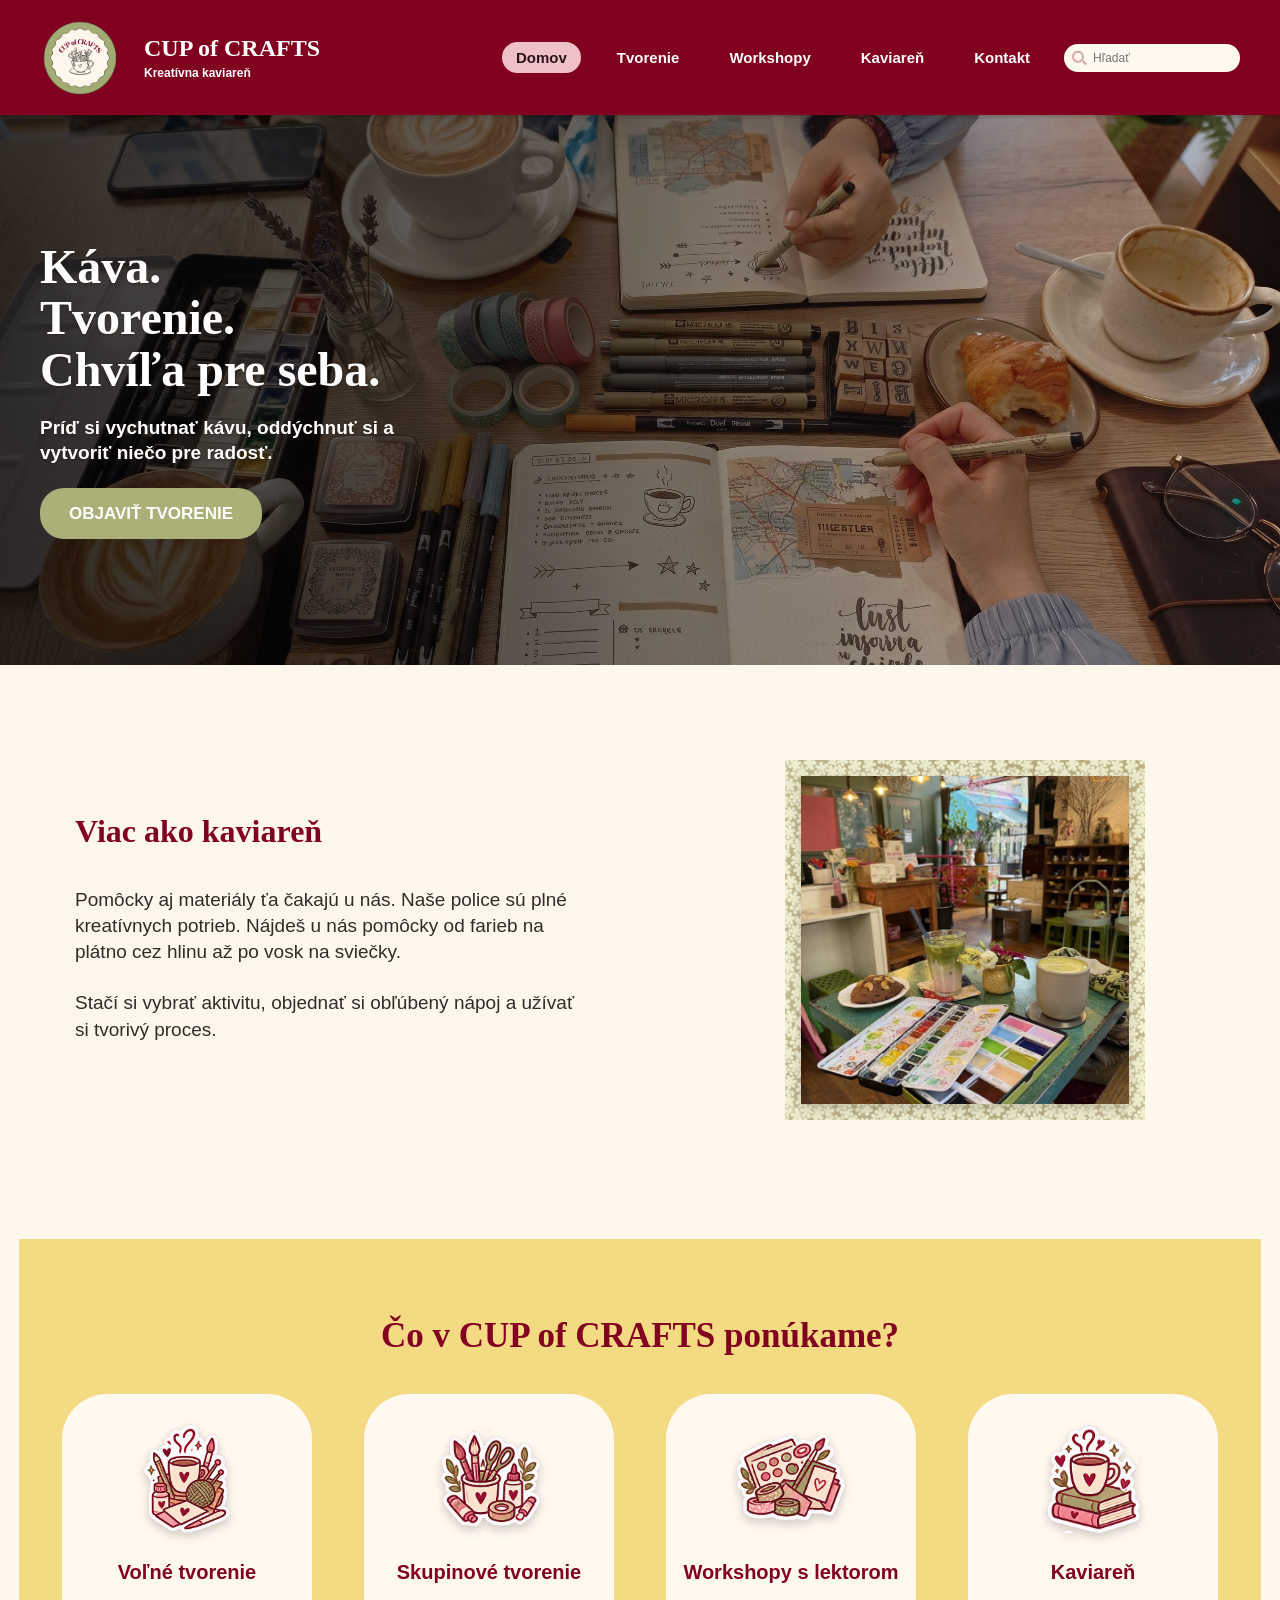
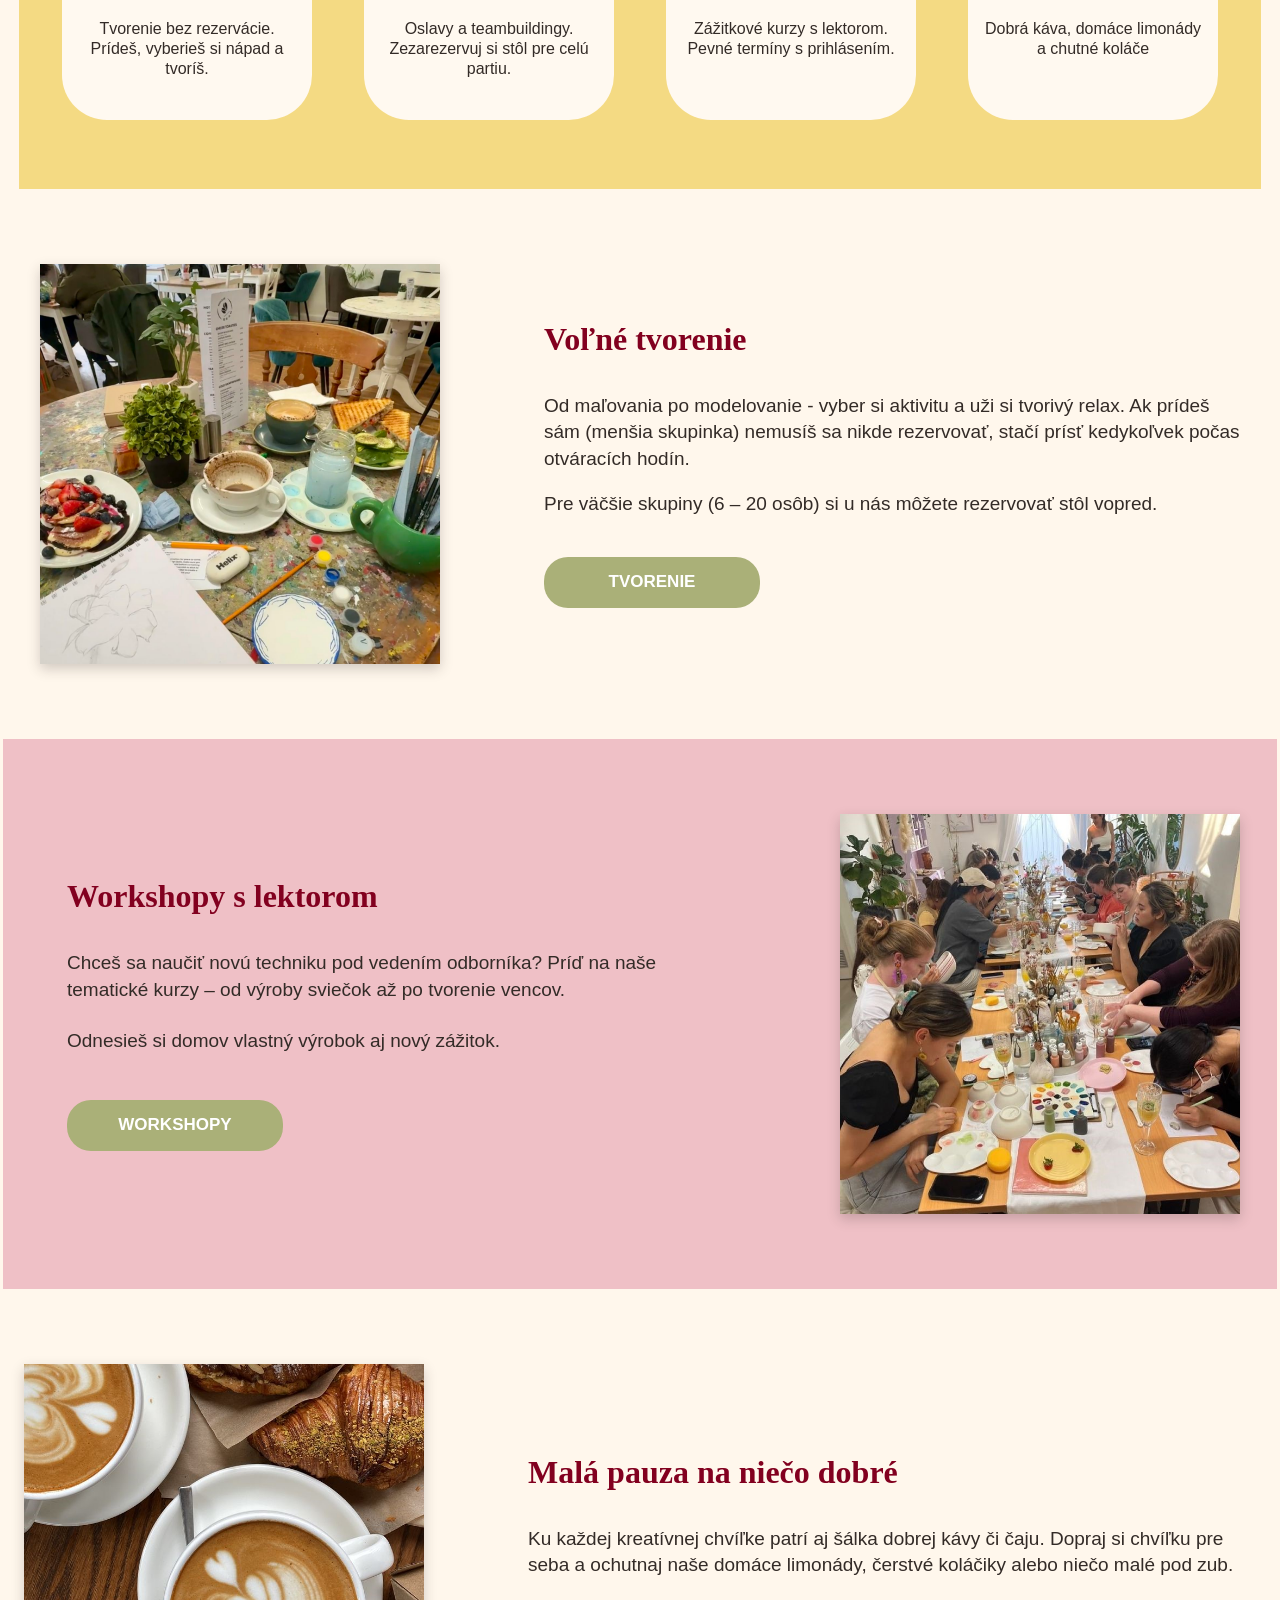
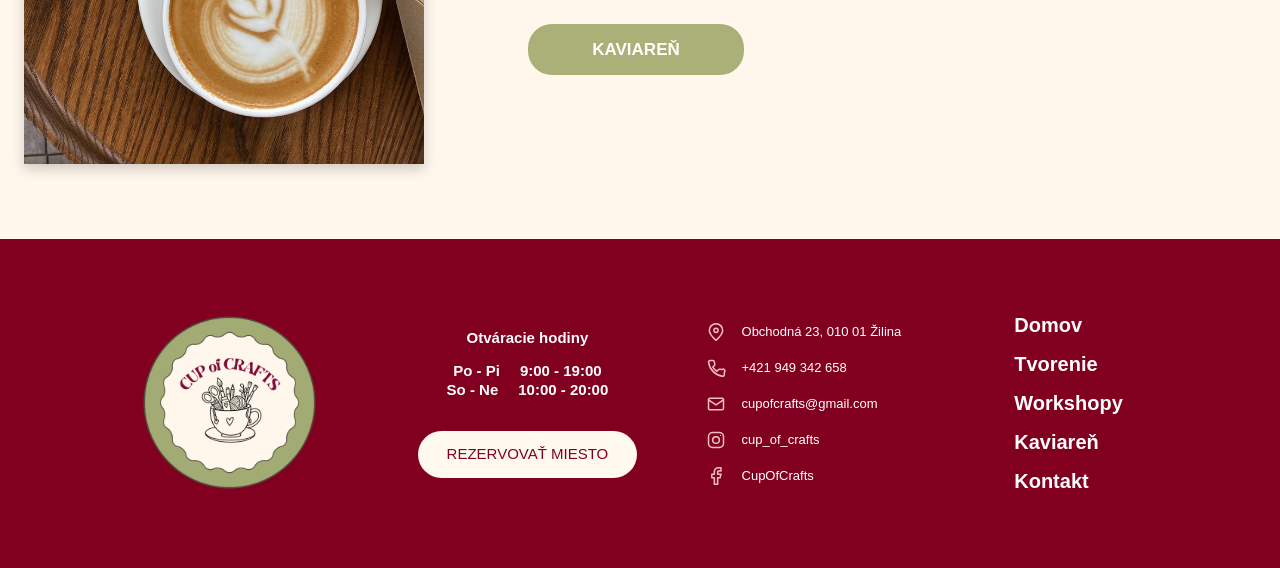
==== commit f4e5c09d: "zmeny prepojenia" ====
--- a/index.html
+++ b/index.html
@@ -52,7 +52,7 @@
     <section class="intro section-shell searchable" id="tvorenie" aria-labelledby="intro-title">
       <div class="intro-copy">
         <h2 id="intro-title">Viac ako kaviareň</h2>
-        <p>Pomôcky aj materiály ťa čakajú u nás. Naše police sú plné kreatívnych potrieb – od farieb na plátno cez hlinu až po vosk na sviečky.</p>
+        <p>Pomôcky aj materiály ťa čakajú u nás. Naše police sú plné kreatívnych potrieb. Nájdeš u nás pomôcky od farieb na plátno cez hlinu až po vosk na sviečky.</p>
         <p>Stačí si vybrať aktivitu, objednať si obľúbený nápoj a užívať si tvorivý proces.</p>
       </div>
       <div class="intro-images">
@@ -70,7 +70,7 @@
             <h3>Voľné tvorenie</h3>
             <p>Tvorenie bez rezervácie. Prídeš, vyberieš si nápad a tvoríš.</p>
           </a>
-          <a class="offer-card" href="kontakt.html#formular">
+          <a class="offer-card" href="tvorenie.html#skupiny">
             <img class="offer-image" src="img/nalepka_skupinove_tvorenie.png" alt="">
             <h3>Skupinové tvorenie</h3>
             <p>Oslavy a teambuildingy. Zezarezervuj si stôl pre celú partiu.</p>
@@ -93,7 +93,7 @@
       <img class="feature-image" src="img/volne_tvorenie_foto.jpg" alt="Interiér kreatívnej kaviarne s výtvarnými pomôckami, kávou a občerstvením">
       <div class="feature-copy">
         <h2 id="free-create-title">Voľné tvorenie</h2>
-        <p>Od maľovania po modelovanie – vyber si aktivitu a uži si tvorivý relax. Nemusíš sa nikde hlásiť, stačí prísť kedykoľvek počas otváracích hodín.</p>
+        <p>Od maľovania po modelovanie - vyber si aktivitu a uži si tvorivý relax. Ak prídeš sám (menšia skupinka) nemusíš sa nikde rezervovať, stačí prísť kedykoľvek počas otváracích hodín.</p>
         <p>Pre väčšie skupiny (6 – 20 osôb) si u nás môžete rezervovať stôl vopred.</p>
         <a class="button button-secondary" href="tvorenie.html">Tvorenie</a>
       </div>
@@ -104,7 +104,7 @@
         <img class="feature-image" src="img/momenty_keramika.jpg" alt="Účastníčky workshopu spoločne tvoria pri stole">
         <div class="feature-copy">
           <h2 id="workshop-title">Workshopy s lektorom</h2>
-          <p>Chceš sa naučiť novú techniku pod vedením odborníka? Príď na naše tematické kurzy – od výroby sviečok až po akvarel.</p>
+          <p>Chceš sa naučiť novú techniku pod vedením odborníka? Príď na naše tematické kurzy – od výroby sviečok až po tvorenie vencov.</p>
           <p>Odnesieš si domov vlastný výrobok aj nový zážitok.</p>
           <a class="button button-secondary" href="workshopy.html">Workshopy</a>
         </div>
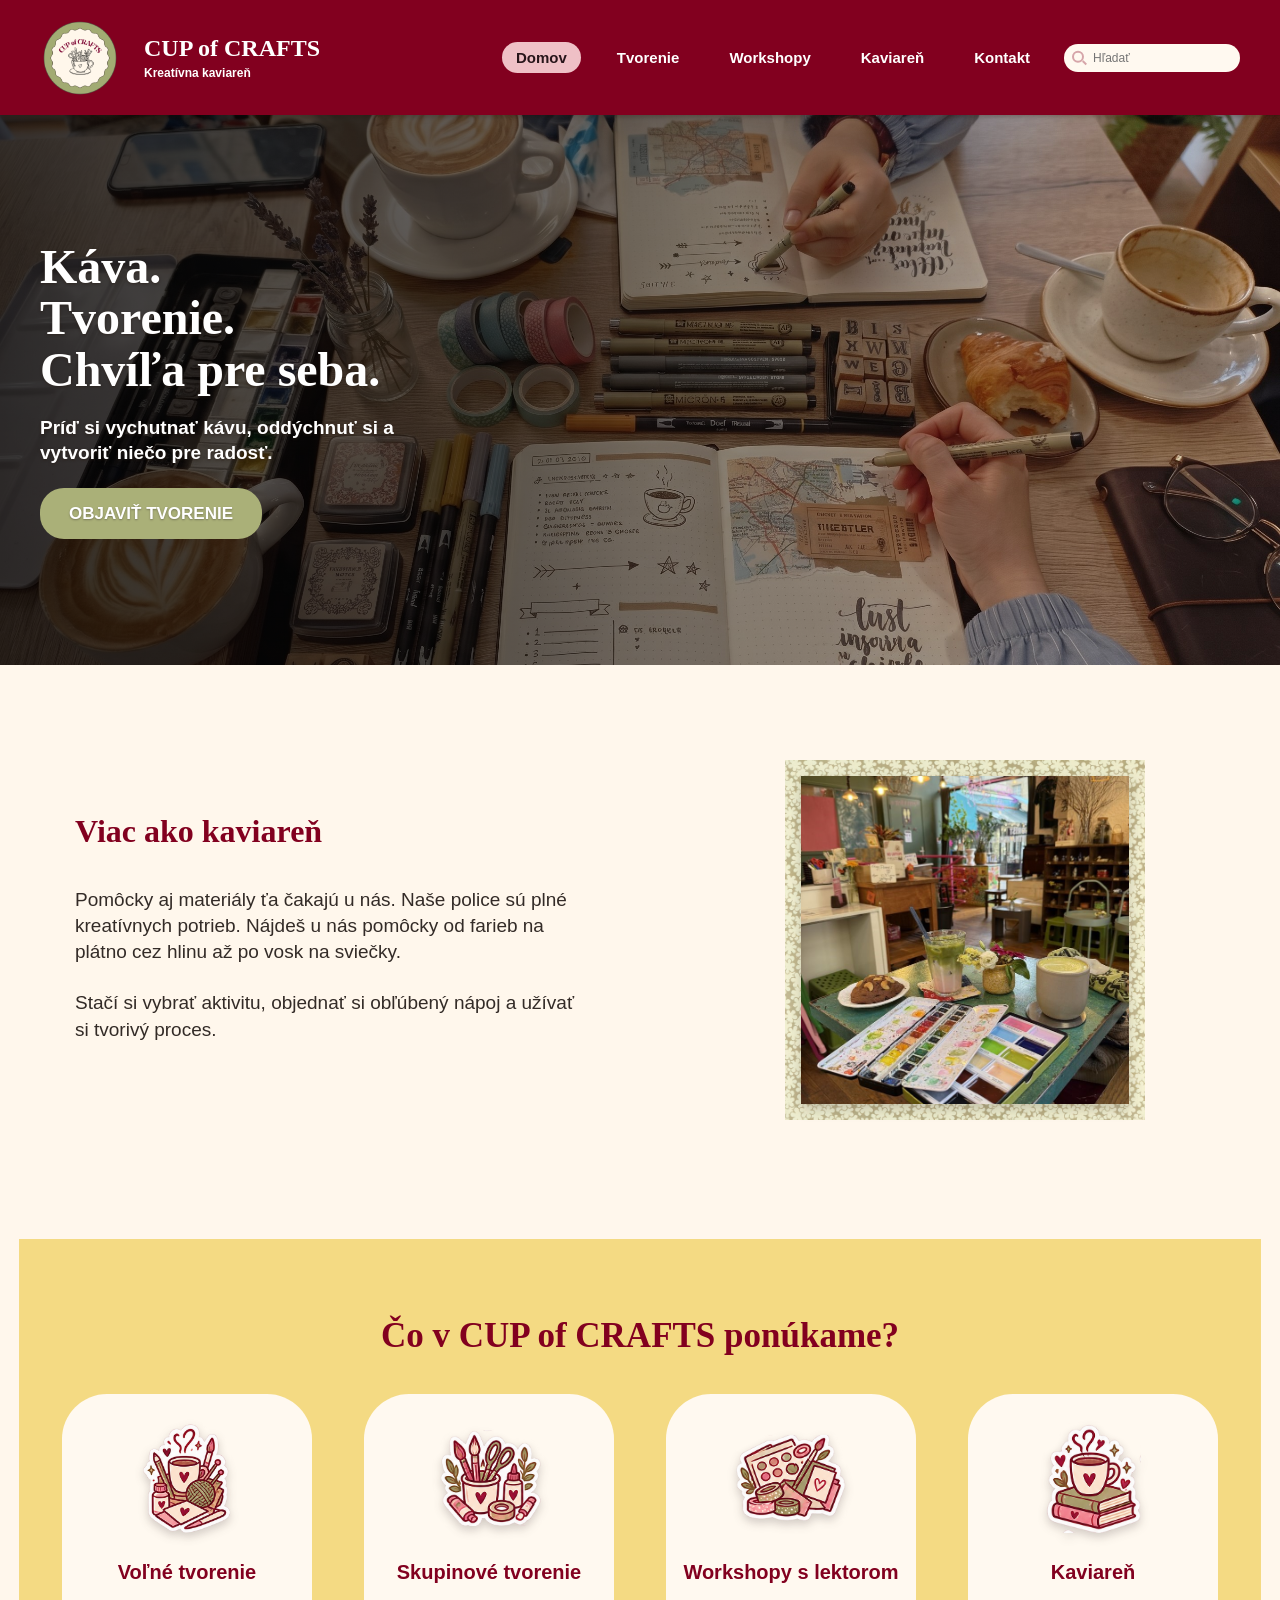
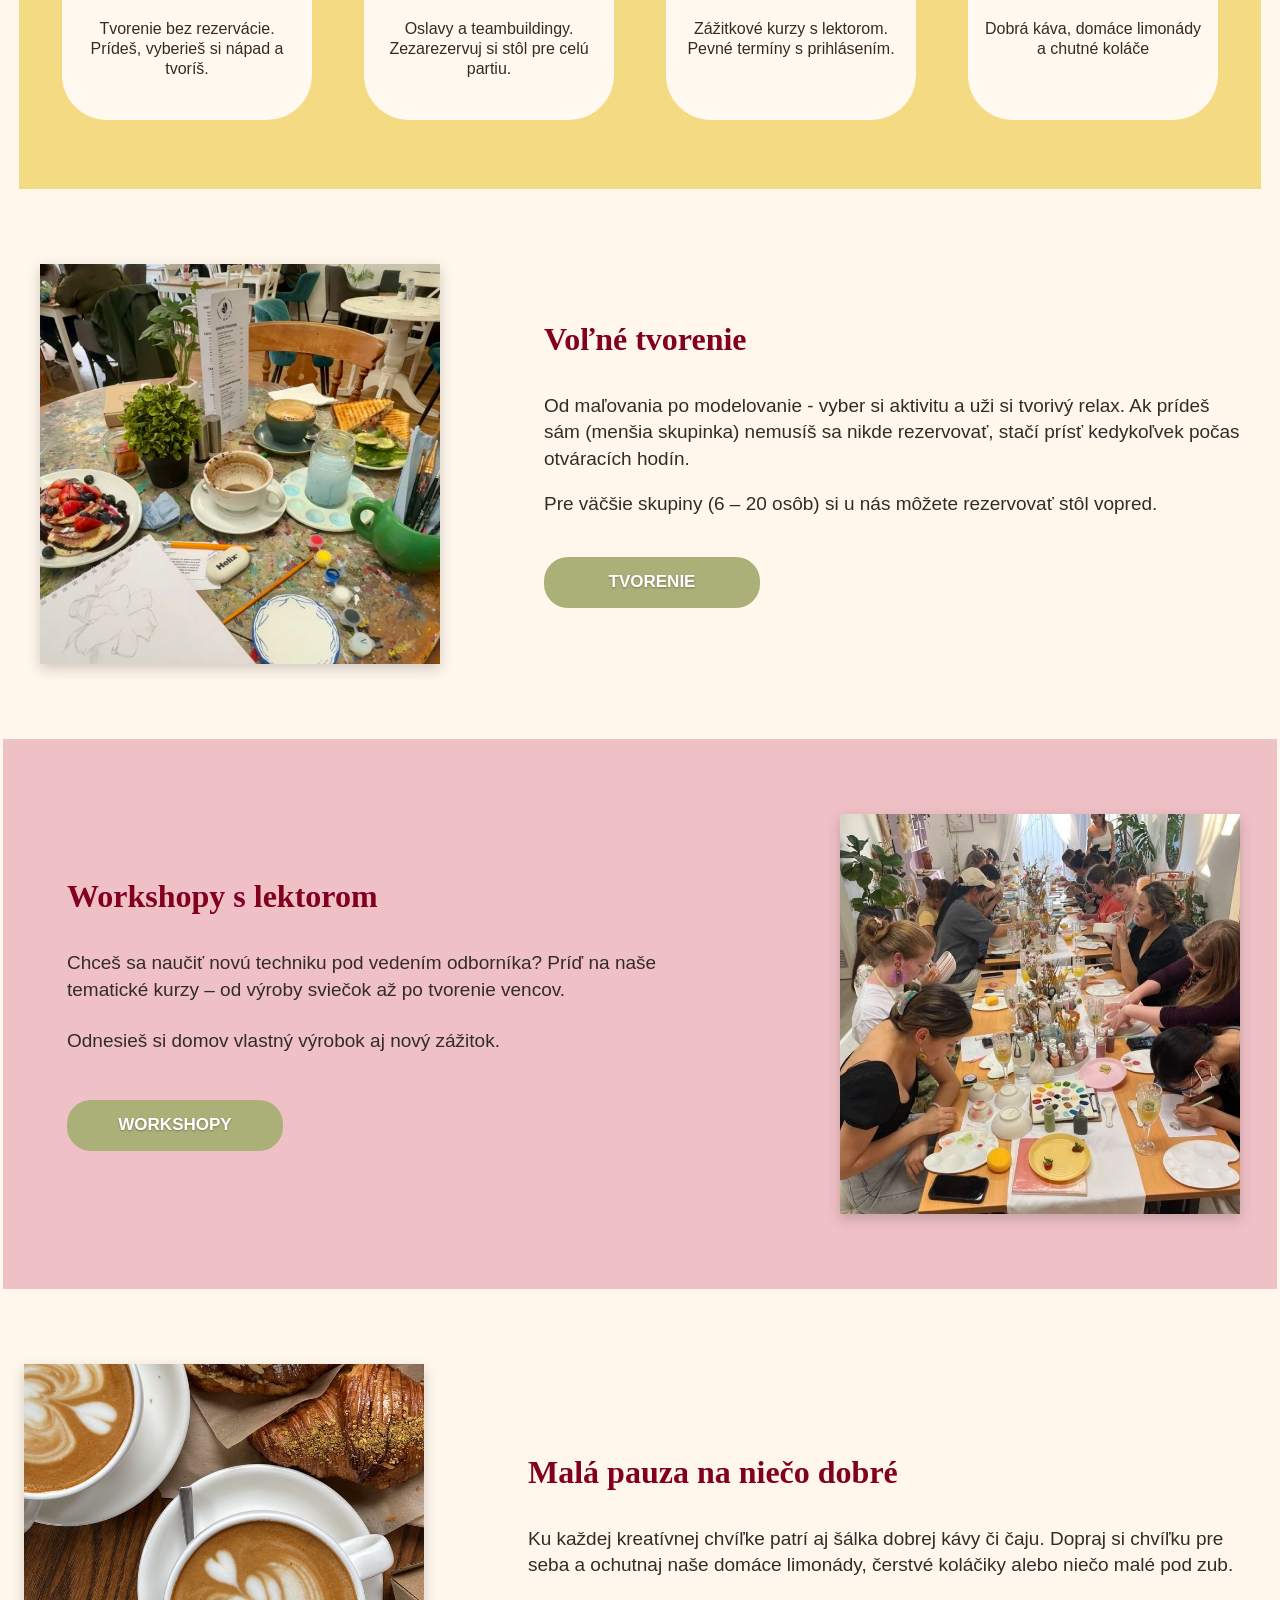
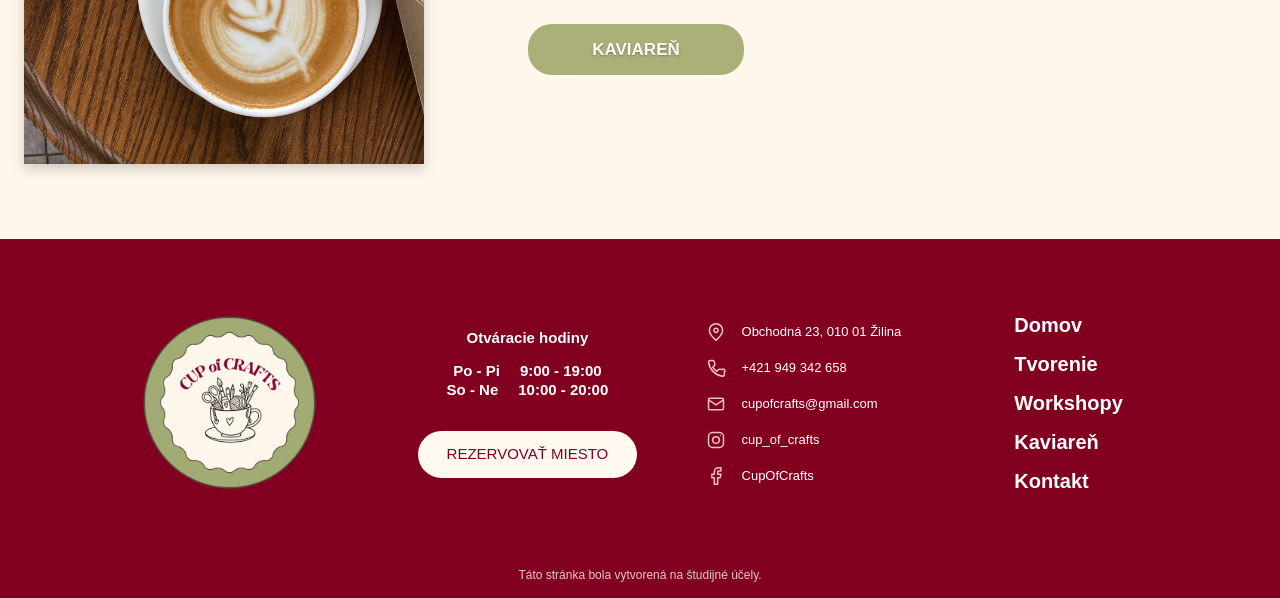
==== commit ae82263c: "štúdijné účely text" ====
--- a/index.html
+++ b/index.html
@@ -152,6 +152,7 @@
         <a href="kontakt.html">Kontakt</a>
       </nav>
     </div>
+    <p class="study-notice">Táto stránka bola vytvorená na študijné účely.</p>
   </footer>
 </body>
 </html>
--- a/styles.css
+++ b/styles.css
@@ -242,6 +242,12 @@
   transform: translateY(-1px);
 }
 
+.button-primary:hover,
+.button-secondary:hover,
+.workshop-button:hover {
+  transform: translateY(-3px);
+}
+
 .button:focus-visible,
 a:focus-visible,
 button:focus-visible,
@@ -254,6 +260,7 @@
 .button-secondary {
   background: var(--olive);
   color: white;
+  text-shadow: 0 1px 2px rgb(51 43 39 / 40%);
 }
 
 .intro {
@@ -455,6 +462,14 @@
   color: white;
 }
 
+.study-notice {
+  margin: 0;
+  padding: 0 24px 16px;
+  color: rgb(255 255 255 / 78%);
+  font-size: 12px;
+  text-align: center;
+}
+
 .footer-inner {
   display: grid;
   width: min(100% - 64px, 1200px);
@@ -530,8 +545,7 @@
   text-decoration: none;
 }
 
-.footer-contact a:hover,
-.footer-nav a:hover {
+.footer-contact a:hover {
   text-decoration: underline;
 }
 
@@ -544,6 +558,12 @@
   color: white;
   font-size: clamp(15px, 1.67vw, 20px);
   font-weight: 700;
+  text-decoration: none;
+}
+
+.footer-nav a:hover,
+.footer-nav a:focus-visible {
+  color: var(--pink);
   text-decoration: none;
 }
 
@@ -569,7 +589,7 @@
 .workshop-hero h1 {
   margin: 0 0 20px;
   color: white;
-  font-family: var(--sans);
+  font-family: var(--serif);
   font-size: clamp(34px, 4vw, 48px);
   font-weight: 700;
   line-height: 1.1;
@@ -579,9 +599,8 @@
 .workshop-hero p {
   margin: 0;
   color: white;
-  font-size: clamp(15px, 1.56vw, 19px);
+  font-size: clamp(14px, 1.56vw, 19px);
   font-weight: 700;
-  text-transform: uppercase;
   text-shadow: 0 1px 3px rgb(40 27 19 / 70%);
 }
 
@@ -598,7 +617,7 @@
 .workshop-intro h2,
 .workshop-gallery h2 {
   margin: 0 0 18px;
-  font-family: var(--sans);
+  font-family: var(--serif);
   font-size: clamp(25px, 2.67vw, 32px);
   line-height: 1.2;
 }
@@ -651,7 +670,7 @@
 
 .workshop-schedule h2 {
   margin: 0 0 27px;
-  font-family: var(--sans);
+  font-family: var(--serif);
   font-size: clamp(23px, 2.45vw, 29px);
   line-height: 1.2;
 }
@@ -691,6 +710,7 @@
 
 .workshop-date span {
   margin-top: 8px;
+  color: var(--text);
   font-size: clamp(12px, 1.34vw, 16px);
   font-weight: 700;
   white-space: nowrap;
@@ -698,7 +718,7 @@
 
 .workshop-details h3 {
   margin: 0 0 10px;
-  font-family: var(--sans);
+  font-family: var(--serif);
   font-size: clamp(17px, 1.9vw, 23px);
   line-height: 1.15;
 }
@@ -711,7 +731,7 @@
 
 .workshop-details .workshop-price {
   margin-bottom: 16px;
-  color: var(--burgundy);
+  color: var(--text);
   font-weight: 700;
 }
 
@@ -722,6 +742,7 @@
   background: var(--olive);
   color: white;
   font-size: 12px;
+  text-shadow: 0 1px 2px rgb(51 43 39 / 40%);
 }
 
 .workshop-card-image {
@@ -768,6 +789,7 @@
   display: block;
   width: 100%;
   aspect-ratio: 1;
+  box-shadow: 0 4px 12px rgb(51 43 39 / 22%);
   object-fit: cover;
 }
 
@@ -813,7 +835,7 @@
   aspect-ratio: 1;
   justify-self: center;
   transform: rotate(7deg);
-  border-radius: 58px;
+  border-radius: 30px;
 }
 
 .creation-steps {
@@ -964,12 +986,22 @@
   padding: 28px 0;
 }
 
-.pricing-frame-image {
+.pricing-frame-shape,
+.cafe-menu-frame-shape {
   position: absolute;
   inset: 0;
+  z-index: 0;
   width: 100%;
   height: 100%;
-  object-fit: fill;
+  pointer-events: none;
+}
+
+.cafe-menu-frame-shape--mobile {
+  display: none;
+}
+
+.pricing-frame-shape--mobile {
+  display: none;
 }
 
 .pricing-card {
@@ -1426,24 +1458,24 @@
   }
 
   .creation-pricing {
-    min-height: 500px;
+    min-height: 0;
     margin-bottom: 20px;
   }
 
   .pricing-frame {
-    width: calc(100% - 20px);
+    width: min(100% - 40px, 540px);
     aspect-ratio: auto;
-    min-height: 350px;
-    padding: 34px 0;
+    min-height: 0;
+    padding-block: 48px;
   }
 
   .pricing-card {
-    width: 78%;
+    width: 76%;
     padding: 18px 12px;
   }
 
   .pricing-card p {
-    font-size: 18px;
+    font-size: 16px;
   }
 
   .creation-groups-inner {
@@ -1700,7 +1732,7 @@
 
 .cafe-intro h1 {
   margin: 0 0 14px;
-  font-family: var(--sans);
+  font-family: var(--serif);
   font-size: clamp(24px, 2.67vw, 32px);
   line-height: 1.2;
 }
@@ -1735,7 +1767,7 @@
 
 .cafe-offer h2 {
   margin: 0 0 clamp(18px, 2.2vw, 26px);
-  font-family: var(--sans);
+  font-family: var(--serif);
   font-size: clamp(22px, 2.45vw, 29px);
   text-align: center;
 }
@@ -1771,7 +1803,7 @@
 
 .cafe-offer-card h3 {
   margin: clamp(28px, 2.7vw, 34px) 4px 0;
-  font-family: var(--sans);
+  font-family: var(--serif);
   font-size: clamp(16px, 1.78vw, 21px);
   line-height: 1.15;
   text-align: center;
@@ -1804,14 +1836,6 @@
   width: 100%;
   height: 100%;
   object-fit: fill;
-}
-
-.cafe-menu-frame-shape {
-  position: absolute;
-  inset: 0;
-  width: 100%;
-  height: 100%;
-  pointer-events: none;
 }
 
 .cafe-menu-card {
@@ -1839,7 +1863,7 @@
 
 .cafe-menu-category h3 {
   margin: 0 0 12px;
-  font-family: var(--sans);
+  font-family: var(--serif);
   font-size: clamp(16px, 1.98vw, 20px);
   line-height: 1.2;
 }
@@ -1876,7 +1900,6 @@
   }
 
   .cafe-menu-card {
-    width: 86%;
     padding-inline: 22px;
   }
 }
@@ -1950,13 +1973,18 @@
     padding-block: 24px;
   }
 
+  .pricing-frame,
   .cafe-menu-frame {
     aspect-ratio: auto;
-    padding-block: 42px;
+    padding-block: clamp(48px, 10vw, 64px);
   }
 
   .cafe-menu-card {
-    width: 84%;
+    min-height: 0;
+  }
+
+  .cafe-menu-card {
+    width: 76%;
     padding: 22px 18px;
   }
 
@@ -1979,16 +2007,71 @@
   }
 }
 
+@media (min-width: 769px) {
+  .pricing-frame,
+  .cafe-menu .cafe-menu-frame {
+    width: min(100% - 96px, 1100px);
+    aspect-ratio: 2.05;
+    padding: 28px 0;
+  }
+
+  .pricing-frame > .pricing-card,
+  .cafe-menu-frame > .cafe-menu-card {
+    width: 74%;
+    max-width: 820px;
+    min-height: 69%;
+    padding: 20px 28px;
+    border-radius: 7px;
+  }
+}
+
+@media (max-width: 768px) {
+  .pricing-frame,
+  .cafe-menu .cafe-menu-frame {
+    width: min(100% - 40px, 540px);
+    aspect-ratio: auto;
+    padding-block: clamp(48px, 10vw, 64px);
+  }
+
+  .pricing-frame > .pricing-frame-shape:not(.pricing-frame-shape--mobile),
+  .cafe-menu-frame > .cafe-menu-frame-shape:not(.cafe-menu-frame-shape--mobile) {
+    display: none;
+  }
+
+  .pricing-frame-shape--mobile,
+  .cafe-menu-frame-shape--mobile {
+    display: block;
+  }
+
+  .pricing-frame > .pricing-card,
+  .cafe-menu-frame > .cafe-menu-card {
+    width: 76%;
+    max-width: 820px;
+    min-height: 0;
+    padding: 18px clamp(12px, 4vw, 24px);
+    border-radius: 7px;
+  }
+
+  .pricing-card p,
+  .pricing-card .pricing-note {
+    font-size: clamp(15px, 4vw, 18px);
+  }
+
+  .pricing-value {
+    white-space: nowrap;
+  }
+
+  .cafe-menu-columns {
+    grid-template-columns: 1fr;
+  }
+}
+
 .contact-pattern {
   height: 34px;
-  background-color: #e8d9ad;
-  background-image:
-    radial-gradient(ellipse at 50% 0%, var(--cream) 0 5px, transparent 6px),
-    radial-gradient(ellipse at 100% 50%, var(--cream) 0 5px, transparent 6px),
-    radial-gradient(ellipse at 50% 100%, var(--cream) 0 5px, transparent 6px),
-    radial-gradient(ellipse at 0% 50%, var(--cream) 0 5px, transparent 6px),
-    radial-gradient(circle at 50% 50%, var(--cream) 0 4px, transparent 5px);
-  background-size: 32px 32px;
+  background-image: url("img/scrapbook_papier.png");
+  background-position: center;
+  background-size: 300px auto;
+  background-repeat: repeat;
 }
 
 .contact-location {
@@ -2003,7 +2086,7 @@
 
 .contact-location h1,
 .contact-reservation h2 {
-  font-family: var(--sans);
+  font-family: var(--serif);
   font-size: clamp(25px, 3.2vw, 32px);
   line-height: 1.2;
 }
@@ -2048,6 +2131,7 @@
 
 .contact-detail h2 {
   margin-bottom: 2px;
+  font-family: var(--serif);
   font-weight: 700;
 }
 
